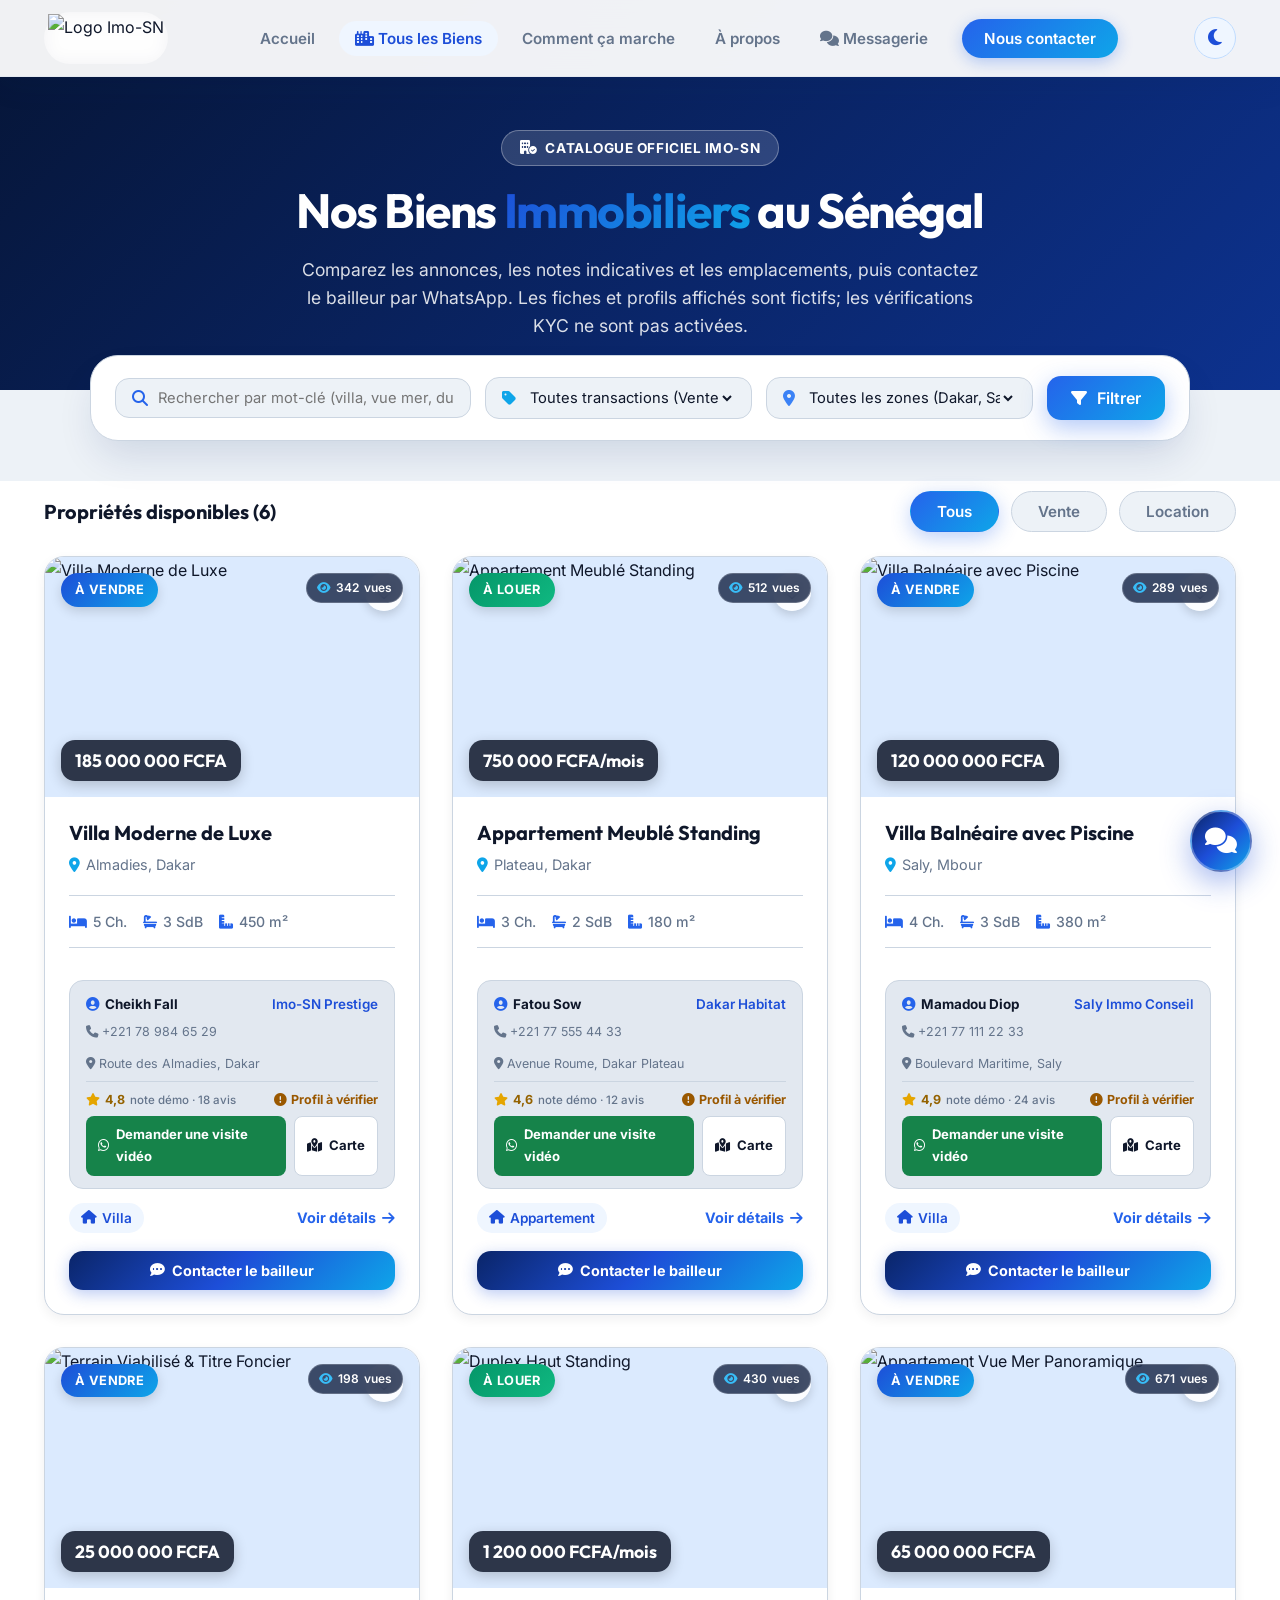
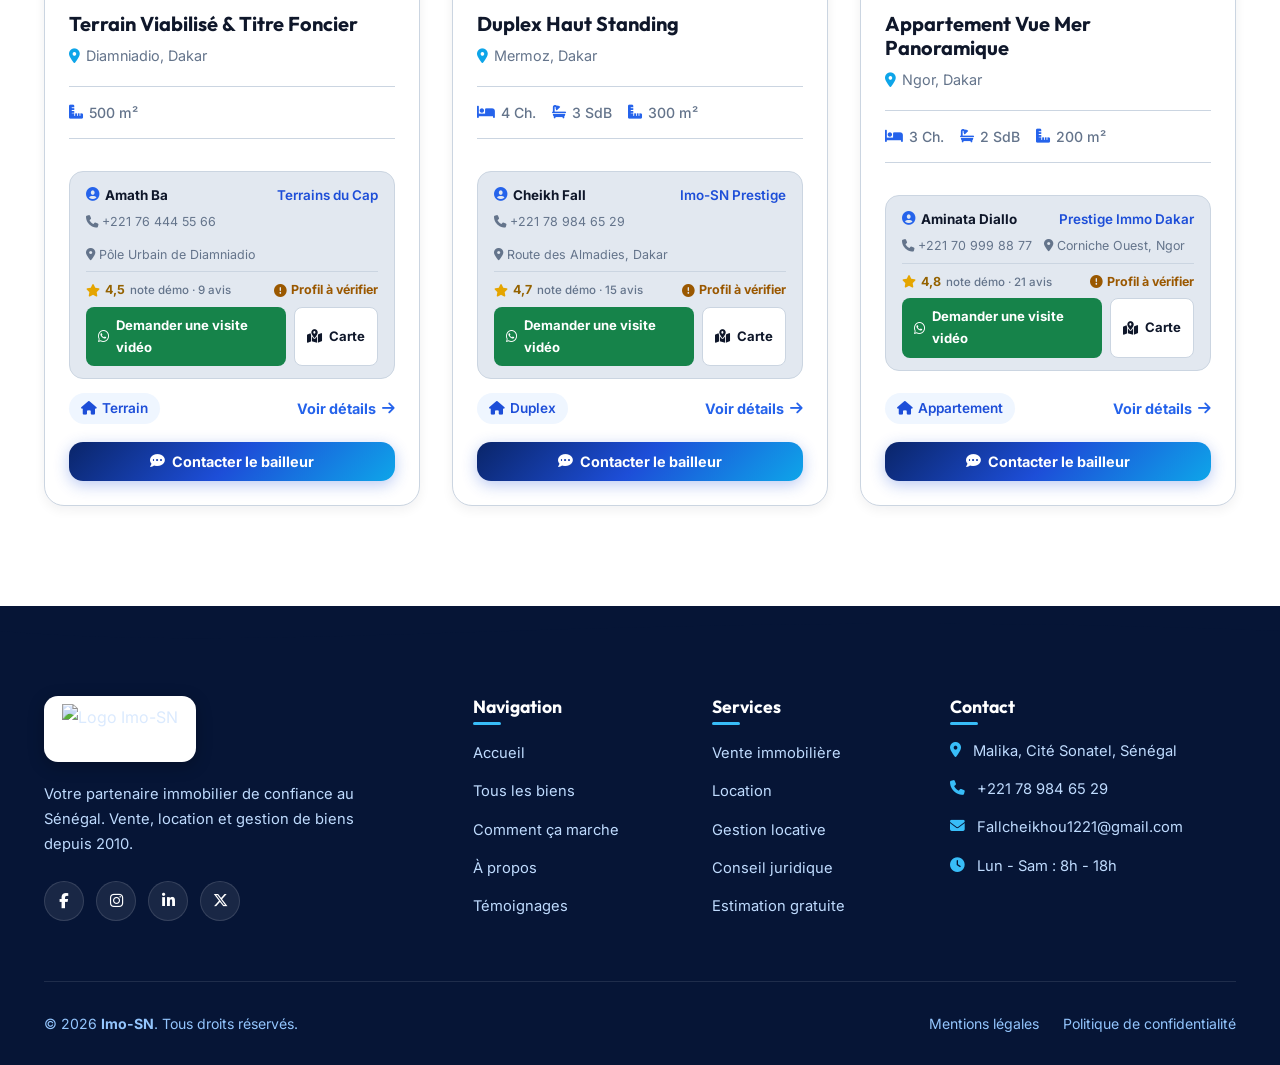
==== biens.html @ 7d0c9bdd "Add files via upload" ====
<!DOCTYPE html>
<html lang="fr">

<head>
    <meta charset="UTF-8">
    <meta name="viewport" content="width=device-width, initial-scale=1.0">
    <meta name="description"
        content="Découvrez tous les biens immobiliers disponibles au Sénégal sur Imo-SN : villas de luxe, appartements meublés, terrains viabilisés et locaux commerciaux à Dakar, Saly et partout au Sénégal.">
    <meta name="keywords" content="immobilier Sénégal, biens Dakar, villas Almadies, location Plateau, vente terrain Diamniadio, Imo-SN">
    <title>Catalogue des Biens Immobiliers au Sénégal | Imo-SN</title>
    <link rel="preconnect" href="https://fonts.googleapis.com">
    <link rel="preconnect" href="https://fonts.gstatic.com" crossorigin>
    <link
        href="https://fonts.googleapis.com/css2?family=Inter:wght@300;400;500;600;700;800&family=Outfit:wght@500;600;700;800&family=Plus+Jakarta+Sans:wght@500;600;700;800&display=swap"
        rel="stylesheet">
    <link rel="stylesheet" href="https://cdnjs.cloudflare.com/ajax/libs/font-awesome/6.5.1/css/all.min.css">
    <link rel="icon" type="image/png" href="assets/logo-immo.png">
    <link rel="stylesheet" href="style.css">
</head>

<body>

    <!-- ===================== NAVBAR ===================== -->
    <nav class="navbar scrolled" id="navbar">
        <div class="nav-container">
            <a href="index.html" class="nav-logo" aria-label="Imo-SN Accueil">
                <img src="assets/logo-immo.png" alt="Logo Imo-SN" class="nav-logo-img">
            </a>
            <ul class="nav-links" id="navLinks">
                <li><a href="index.html#accueil" class="nav-link">Accueil</a></li>
                <li><a href="biens.html" class="nav-link active"><i class="fas fa-city"></i> Tous les Biens</a></li>
                <li><a href="index.html#comment-ca-marche" class="nav-link">Comment ça marche</a></li>
                <li><a href="index.html#a-propos" class="nav-link">À propos</a></li>
                <li><a href="#" class="nav-link" id="navChatLink"><i class="fas fa-comments"></i> Messagerie</a></li>
                <li><a href="index.html#contact" class="nav-link nav-link--cta">Nous contacter</a></li>
            </ul>
            <div class="nav-actions">
                <div class="user-profile-badge" id="userProfileBadge" style="display: none;">
                    <div class="user-avatar" id="userAvatar">U</div>
                    <span class="user-name" id="userName">Utilisateur</span>
                    <button type="button" class="logout-btn" id="logoutBtn" title="Se déconnecter" aria-label="Se déconnecter">
                        <i class="fas fa-power-off"></i>
                    </button>
                </div>
                <button class="theme-toggle" id="themeToggle" type="button" aria-label="Activer le mode sombre" title="Changer de thème">
                    <i class="fas fa-moon"></i>
                </button>
                <button class="nav-toggle" id="navToggle" aria-label="Menu" aria-expanded="false">
                    <span class="hamburger"></span>
                </button>
            </div>
        </div>
    </nav>
    <div class="nav-backdrop" id="navBackdrop"></div>

    <!-- ===================== HEADER BANNER ===================== -->
    <header class="biens-header-banner">
        <div class="container">
            <span class="section-tag" style="background: rgba(255,255,255,0.15); color: #ffffff; border-color: rgba(255,255,255,0.3);">
                <i class="fas fa-building-circle-check"></i> Catalogue Officiel Imo-SN
            </span>
            <h1 class="section-title">Nos Biens <span class="text-gradient">Immobiliers</span> au Sénégal</h1>
            <p class="section-subtitle" style="color: rgba(255,255,255,0.85); max-width: 680px; margin: 0 auto;">
                Comparez les annonces, les notes indicatives et les emplacements, puis contactez le bailleur par WhatsApp. Les fiches et profils affichés sont fictifs; les vérifications KYC ne sont pas activées.
            </p>
        </div>
    </header>

    <!-- ===================== BARRE DE FILTRES AVANCÉE ===================== -->
    <div class="container">
        <div class="biens-filter-toolbar">
            <div class="toolbar-field">
                <i class="fas fa-magnifying-glass" style="color: var(--primary-600);"></i>
                <input type="text" id="biensSearchInput" placeholder="Rechercher par mot-clé (villa, vue mer, duplex...)" aria-label="Recherche">
            </div>
            <div class="toolbar-field">
                <i class="fas fa-tag" style="color: var(--cyan-500);"></i>
                <select id="biensTypeSelect" aria-label="Type de contrat">
                    <option value="all">Toutes transactions (Vente &amp; Location)</option>
                    <option value="vente">À Vendre</option>
                    <option value="location">À Louer</option>
                </select>
            </div>
            <div class="toolbar-field">
                <i class="fas fa-location-dot" style="color: var(--primary-500);"></i>
                <select id="biensLocationSelect" aria-label="Localisation">
                    <option value="all">Toutes les zones (Dakar, Saly...)</option>
                    <option value="almadies">Almadies, Dakar</option>
                    <option value="plateau">Plateau, Dakar</option>
                    <option value="ngor">Ngor, Dakar</option>
                    <option value="mermoz">Mermoz, Dakar</option>
                    <option value="diamniadio">Diamniadio, Dakar</option>
                    <option value="saly">Saly, Mbour</option>
                </select>
            </div>
            <button type="button" class="btn btn-primary" id="applyFiltersBtn" style="padding: 12px 24px;">
                <i class="fas fa-filter"></i> Filtrer
            </button>
        </div>
    </div>

    <!-- ===================== LISTE DES BIENS ===================== -->
    <main class="section section--properties" style="padding-top: 10px;">
        <div class="container">
            <div style="display: flex; justify-content: space-between; align-items: center; margin-bottom: 24px; flex-wrap: wrap; gap: 12px;">
                <h3 style="font-size: 1.25rem; font-weight: 700; color: var(--text-main);">
                    Propriétés disponibles (<span id="resultsCount">6</span>)
                </h3>
                <div class="property-filters" style="margin-bottom: 0;">
                    <button class="filter-btn active" data-filter="all">Tous</button>
                    <button class="filter-btn" data-filter="vente">Vente</button>
                    <button class="filter-btn" data-filter="location">Location</button>
                </div>
            </div>

            <div class="properties-grid" id="biensGridContainer">
                <!-- Les cartes seront chargées dynamiquement ou rendues statiquement -->
            </div>
        </div>
    </main>

    <!-- ===================== FOOTER ===================== -->
    <footer class="footer" id="contact">
        <div class="footer-wave">
            <svg viewBox="0 0 1440 120" preserveAspectRatio="none">
                <path d="M0,60 C320,120 720,0 1440,60 L1440,120 L0,120 Z" fill="var(--dark)" />
            </svg>
        </div>
        <div class="container">
            <div class="footer-grid">
                <div class="footer-col footer-col--brand">
                    <a href="index.html" class="footer-logo-wrap" aria-label="Imo-SN Accueil">
                        <img src="assets/logo-immo.png" alt="Logo Imo-SN" class="footer-logo">
                    </a>
                    <p class="footer-desc">
                        Votre partenaire immobilier de confiance au Sénégal. Vente, location et gestion de biens depuis 2010.
                    </p>
                    <div class="footer-socials">
                        <a href="#" class="social-link" aria-label="Facebook"><i class="fab fa-facebook-f"></i></a>
                        <a href="#" class="social-link" aria-label="Instagram"><i class="fab fa-instagram"></i></a>
                        <a href="#" class="social-link" aria-label="LinkedIn"><i class="fab fa-linkedin-in"></i></a>
                        <a href="#" class="social-link" aria-label="Twitter"><i class="fab fa-x-twitter"></i></a>
                    </div>
                </div>
                <div class="footer-col">
                    <h4 class="footer-heading">Navigation</h4>
                    <ul class="footer-links">
                        <li><a href="index.html#accueil">Accueil</a></li>
                        <li><a href="biens.html">Tous les biens</a></li>
                        <li><a href="index.html#comment-ca-marche">Comment ça marche</a></li>
                        <li><a href="index.html#a-propos">À propos</a></li>
                        <li><a href="index.html#temoignages">Témoignages</a></li>
                    </ul>
                </div>
                <div class="footer-col">
                    <h4 class="footer-heading">Services</h4>
                    <ul class="footer-links">
                        <li><a href="#">Vente immobilière</a></li>
                        <li><a href="#">Location</a></li>
                        <li><a href="#">Gestion locative</a></li>
                        <li><a href="#">Conseil juridique</a></li>
                        <li><a href="#">Estimation gratuite</a></li>
                    </ul>
                </div>
                <div class="footer-col">
                    <h4 class="footer-heading">Contact</h4>
                    <ul class="footer-contact">
                        <li><i class="fas fa-location-dot"></i> <span>Malika, Cité Sonatel, Sénégal</span></li>
                        <li><i class="fas fa-phone"></i> <a href="tel:+221789846529">+221 78 984 65 29</a></li>
                        <li><i class="fas fa-envelope"></i> <a href="mailto:Fallcheikhou1221@gmail.com">Fallcheikhou1221@gmail.com</a></li>
                        <li><i class="fas fa-clock"></i> <span>Lun - Sam : 8h - 18h</span></li>
                    </ul>
                </div>
            </div>
            <div class="footer-bottom">
                <p>&copy; 2026 <strong>Imo-SN</strong>. Tous droits réservés.</p>
                <div class="footer-bottom-links">
                    <a href="#">Mentions légales</a>
                    <a href="#">Politique de confidentialité</a>
                </div>
            </div>
        </div>
    </footer>

    <!-- ===================== BOUTON MESSAGERIE FLOTTANT ===================== -->
    <button type="button" class="chat-launcher-btn" id="chatLauncherBtn" aria-label="Ouvrir la messagerie Imo-SN" title="Discuter en direct">
        <i class="fas fa-comments"></i>
        <span class="chat-badge-count" id="chatUnreadCount" style="display: none;">1</span>
    </button>

    <!-- ===================== FENÊTRE DE CHAT EN TEMPS RÉEL ===================== -->
    <div class="imo-chat-window" id="imoChatWindow" aria-hidden="true">
        <div class="chat-header">
            <div class="chat-user-meta">
                <div class="chat-avatar" id="chatPartnerAvatar">
                    <span>CF</span>
                    <span class="status-indicator"></span>
                </div>
                <div class="chat-title-info">
                    <h4 id="chatPartnerName">Cheikh Fall (Bailleur)</h4>
                    <p id="chatPartnerStatus">🟢 En ligne • Répond en quelques min</p>
                </div>
            </div>
            <div class="chat-header-actions">
                <button type="button" class="chat-action-btn" id="startCallFromChatBtn" title="Lancer un appel audio" aria-label="Lancer un appel audio">
                    <i class="fas fa-phone"></i>
                </button>
                <button type="button" class="chat-action-btn" id="closeChatBtn" title="Fermer la discussion" aria-label="Fermer la discussion">
                    <i class="fas fa-xmark"></i>
                </button>
            </div>
        </div>

        <div class="chat-body" id="chatMessagesBody">
            <div class="chat-property-context" id="chatPropertyContext" style="display: none;">
                <i class="fas fa-building" style="color: var(--primary-600);"></i>
                <span id="chatPropertyTitleContext">Villa Moderne</span>
            </div>
            <div class="chat-bubble received">
                Bonjour ! Vous consultez nos biens sur Imo-SN. Je suis à votre écoute pour toute information ou pour planifier une visite.
                <span class="chat-bubble-time">À l'instant</span>
            </div>
        </div>

        <div class="chat-footer">
            <div class="recording-status-bar" id="recordingStatusBar">
                <span><i class="fas fa-circle" style="animation: pulseRecording 1s infinite;"></i> Enregistrement vocal : <strong id="voiceRecordTimer">0:00</strong></span>
                <button type="button" id="cancelVoiceRecordBtn" style="background: none; border: none; color: #ef4444; font-weight: 700; cursor: pointer;">Annuler</button>
            </div>

            <div class="chat-input-row">
                <input type="text" class="chat-text-input" id="chatTextInput" placeholder="Écrivez votre message..." autocomplete="off">
                <button type="button" class="chat-tool-btn chat-voice-btn" id="voiceRecordBtn" title="Enregistrer un message vocal" aria-label="Enregistrer un vocal">
                    <i class="fas fa-microphone"></i>
                </button>
                <button type="button" class="chat-tool-btn chat-send-btn" id="sendMessageBtn" title="Envoyer" aria-label="Envoyer">
                    <i class="fas fa-paper-plane"></i>
                </button>
            </div>
        </div>
    </div>

    <!-- ===================== OVERLAY APPEL AUDIO EN DIRECT ===================== -->
    <div class="imo-call-overlay" id="imoCallOverlay" aria-hidden="true">
        <div class="call-card">
            <div class="call-avatar-wrap">
                <div class="call-wave"></div>
                <div class="call-wave"></div>
                <div class="call-avatar" id="callAvatarInitial">CF</div>
            </div>
            <h3 class="call-name" id="callContactName">Cheikh Fall</h3>
            <p class="call-property-subtitle" id="callPropertySub">Imo-SN Prestige</p>
            <div class="call-status" id="callStatusText">Appel en cours...</div>
            <div class="call-controls">
                <button type="button" class="call-btn call-btn-mute" id="callMuteBtn" title="Couper le micro" aria-label="Couper le micro">
                    <i class="fas fa-microphone"></i>
                </button>
                <button type="button" class="call-btn call-btn-end" id="callEndBtn" title="Raccrocher" aria-label="Raccrocher">
                    <i class="fas fa-phone-slash"></i>
                </button>
            </div>
        </div>
    </div>

    <!-- ===================== MODAL DÉTAILS PROPRIÉTÉ ===================== -->
    <div class="property-modal" id="propertyModal" aria-hidden="true" role="dialog" aria-labelledby="modalPropertyTitle">
        <div class="modal-backdrop" id="modalBackdrop"></div>
        <div class="modal-content">
            <button class="modal-close" id="modalClose" aria-label="Fermer la fenêtre">
                <i class="fas fa-xmark"></i>
            </button>
            <div class="modal-img-wrapper">
                <img id="modalPropertyImg" src="" alt="Photo du bien">
                <span class="modal-badge" id="modalPropertyBadge">À vendre</span>
                <span class="property-views-badge" id="modalPropertyViews" style="top: 20px; right: 20px;">
                    <i class="fas fa-eye"></i> <span id="modalViewsCount">0</span> vues
                </span>
            </div>
            <div class="modal-body">
                <div class="modal-header">
                    <div>
                        <h3 class="modal-title" id="modalPropertyTitle">Titre du bien</h3>
                        <p class="modal-location" id="modalPropertyLocation">
                            <i class="fas fa-location-dot"></i> Localisation
                        </p>
                    </div>
                    <div class="modal-price" id="modalPropertyPrice">0 FCFA</div>
                </div>
                <div class="modal-features" id="modalPropertyFeatures">
                    <!-- Rempli en JS -->
                </div>
                <p class="modal-desc" id="modalPropertyDesc">
                    Description détaillée du bien...
                </p>

                <!-- Informations du Bailleur -->
                <div class="property-landlord-box" id="modalLandlordBox">
                    <div class="landlord-row">
                        <span class="landlord-name" id="modalLandlordName"><i class="fas fa-circle-user"></i> Bailleur</span>
                        <span class="landlord-company" id="modalLandlordCompany">Entreprise</span>
                    </div>
                    <div class="landlord-detail-row">
                        <span id="modalLandlordPhone"><i class="fas fa-phone"></i> +221</span>
                        <span id="modalLandlordAddress"><i class="fas fa-location-dot"></i> Adresse</span>
                    </div>
                </div>

                <div class="modal-actions">
                    <button type="button" id="modalChatBtn" class="btn btn-primary">
                        <i class="fas fa-comment-dots"></i> Discuter avec le bailleur
                    </button>
                    <a href="tel:+221789846529" id="modalCallAgentBtn" class="btn btn-outline-white" style="color: var(--primary-700); border-color: var(--primary-300);">
                        <i class="fas fa-phone"></i> Appeler l'agent
                    </a>
                </div>
            </div>
        </div>
    </div>

    <!-- ===================== TOAST NOTIFICATION ===================== -->
    <div class="toast" id="toastNotification" role="status" aria-live="polite">
        <i class="fas fa-check-circle" style="color: var(--cyan-400);"></i>
        <span id="toastMessage">Action effectuée</span>
    </div>

    <script src="https://cdn.socket.io/4.7.5/socket.io.min.js"></script>
    <script src="config.js" onerror="window.__API_BASE_URL__ = '';"></script>
    <script src="script.js"></script>
</body>

</html>
---- style.css ----
/* ==========================================================
   IMO-SN — SITE IMMOBILIER MODERNE AU SÉNÉGAL
   Palette: Bleu Royal & Blanc Pur avec Accents Lumineux
   ========================================================== */

/* -------------------- VARIABLES CSS & DESIGN SYSTEM -------------------- */
:root {
    /* Palette Bleue */
    --primary-950: #061536;
    --primary-900: #0a2569;
    --primary-850: #0d328f;
    --primary-800: #1040b2;
    --primary-700: #1d4ed8;
    --primary-600: #2563eb;
    --primary-500: #3b82f6;
    --primary-400: #60a5fa;
    --primary-300: #93c5fd;
    --primary-200: #bfdbfe;
    --primary-100: #dbeafe;
    --primary-50:  #eff6ff;

    /* Accents & Neutres */
    --cyan-500: #0ea5e9;
    --cyan-400: #38bdf8;
    --gold-500: #f59e0b;
    --gold-400: #fbbf24;
    --emerald-500: #10b981;
    --emerald-600: #059669;

    --white: #ffffff;
    --bg-page: #edf2f7; /* Fond légèrement plus foncé en mode clair pour meilleur contraste */
    --bg-alt: #e2e8f0;
    --bg-card: #ffffff;
    --border-light: #cbd5e1;
    --border-blue: rgba(37, 99, 235, 0.15);

    --text-main: #0f172a;
    --text-muted: #64748b;
    --text-light: #94a3b8;
    --text-white: #ffffff;

    /* Dégradés */
    --gradient-primary: linear-gradient(135deg, #0a2569 0%, #1d4ed8 50%, #0ea5e9 100%);
    --gradient-hero: linear-gradient(135deg, rgba(6, 21, 54, 0.92) 0%, rgba(13, 50, 143, 0.86) 55%, rgba(14, 165, 233, 0.78) 100%);
    --gradient-accent: linear-gradient(135deg, #2563eb 0%, #0ea5e9 100%);
    --gradient-badge-vente: linear-gradient(135deg, #1d4ed8 0%, #0ea5e9 100%);
    --gradient-badge-location: linear-gradient(135deg, #059669 0%, #10b981 100%);
    --gradient-card-glow: linear-gradient(180deg, rgba(37, 99, 235, 0.05) 0%, rgba(255, 255, 255, 0) 100%);

    /* Ombres */
    --shadow-xs: 0 1px 2px rgba(15, 23, 42, 0.05);
    --shadow-sm: 0 4px 12px rgba(15, 23, 42, 0.06);
    --shadow-md: 0 10px 25px -3px rgba(15, 23, 42, 0.08), 0 4px 6px -4px rgba(15, 23, 42, 0.04);
    --shadow-lg: 0 20px 40px -8px rgba(10, 37, 105, 0.14);
    --shadow-xl: 0 25px 55px -10px rgba(10, 37, 105, 0.22);
    --shadow-glow: 0 0 30px rgba(37, 99, 235, 0.35);

    /* Typographie */
    --font-heading: 'Outfit', 'Plus Jakarta Sans', sans-serif;
    --font-body: 'Inter', -apple-system, BlinkMacSystemFont, 'Segoe UI', Roboto, sans-serif;

    /* Tailles & Rayons */
    --radius-sm: 8px;
    --radius-md: 14px;
    --radius-lg: 20px;
    --radius-xl: 28px;
    --radius-full: 9999px;
    --transition-fast: 0.2s cubic-bezier(0.4, 0, 0.2, 1);
    --transition-smooth: 0.35s cubic-bezier(0.16, 1, 0.3, 1);
}

/* -------------------- RESET & BASE -------------------- */
*, *::before, *::after {
    box-sizing: border-box;
    margin: 0;
    padding: 0;
}

html {
    scroll-behavior: smooth;
    scroll-padding-top: 85px;
    -webkit-font-smoothing: antialiased;
}

body {
    font-family: var(--font-body);
    font-size: 16px;
    line-height: 1.65;
    color: var(--text-main);
    background-color: var(--bg-page);
    overflow-x: hidden;
    transition: background-color 0.3s ease, color 0.3s ease;
}

a {
    color: inherit;
    text-decoration: none;
    transition: var(--transition-fast);
}

button {
    font-family: inherit;
    border: none;
    outline: none;
    cursor: pointer;
    background: none;
    transition: var(--transition-fast);
}

ul {
    list-style: none;
}

img {
    max-width: 100%;
    height: auto;
    display: block;
}

.container {
    width: 100%;
    max-width: 1240px;
    margin: 0 auto;
    padding: 0 24px;
}

/* -------------------- TYPOGRAPHIE GLOBALE -------------------- */
h1, h2, h3, h4, h5, h6 {
    font-family: var(--font-heading);
    font-weight: 700;
    line-height: 1.2;
    color: var(--text-main);
}

.text-gradient {
    background: linear-gradient(135deg, #38bdf8 0%, #ffffff 70%, #93c5fd 100%);
    -webkit-background-clip: text;
    -webkit-text-fill-color: transparent;
    display: inline-block;
}

.section-header {
    text-align: center;
    max-width: 720px;
    margin: 0 auto 56px;
}

.section-tag {
    display: inline-flex;
    align-items: center;
    gap: 8px;
    padding: 6px 18px;
    background: var(--primary-50);
    color: var(--primary-700);
    border: 1px solid var(--primary-200);
    border-radius: var(--radius-full);
    font-size: 0.85rem;
    font-weight: 700;
    letter-spacing: 0.04em;
    text-transform: uppercase;
    margin-bottom: 16px;
}

.section-title {
    font-size: clamp(2.1rem, 3.8vw, 3rem);
    letter-spacing: -0.03em;
    margin-bottom: 16px;
    color: var(--text-main);
}

.section-title .text-gradient {
    background: linear-gradient(135deg, var(--primary-700) 0%, var(--cyan-500) 100%);
    -webkit-background-clip: text;
    -webkit-text-fill-color: transparent;
}

.section-title.text-left {
    text-align: left;
}

.section-subtitle {
    font-size: 1.1rem;
    color: var(--text-muted);
    line-height: 1.6;
}

/* -------------------- BOUTONS -------------------- */
.btn {
    display: inline-flex;
    align-items: center;
    justify-content: center;
    gap: 10px;
    padding: 14px 28px;
    font-weight: 600;
    font-size: 1rem;
    border-radius: var(--radius-md);
    transition: var(--transition-smooth);
    white-space: nowrap;
    position: relative;
    overflow: hidden;
}

.btn-primary {
    background: var(--gradient-accent);
    color: var(--white);
    box-shadow: 0 8px 24px rgba(37, 99, 235, 0.35);
}

.btn-primary:hover {
    transform: translateY(-2px);
    box-shadow: 0 12px 28px rgba(37, 99, 235, 0.45);
    color: var(--white);
}

.btn-premium {
    background: linear-gradient(135deg, #d4af37, #f3e5ab);
    color: #333;
    box-shadow: 0 8px 24px rgba(212, 175, 55, 0.35);
    border: 1.5px solid #d4af37;
}

.btn-premium:hover {
    transform: translateY(-2px);
    box-shadow: 0 12px 28px rgba(212, 175, 55, 0.45);
    color: #000;
    background: linear-gradient(135deg, #f3e5ab, #d4af37);
}

.btn-outline {
    background: rgba(255, 255, 255, 0.12);
    color: var(--white);
    border: 1.5px solid rgba(255, 255, 255, 0.4);
    backdrop-filter: blur(8px);
}

.btn-outline:hover {
    background: rgba(255, 255, 255, 0.25);
    border-color: var(--white);
    color: var(--white);
    transform: translateY(-2px);
}

.btn-white {
    background: var(--white);
    color: var(--primary-800);
    box-shadow: 0 8px 25px rgba(0, 0, 0, 0.15);
}

.btn-white:hover {
    background: var(--primary-50);
    color: var(--primary-900);
    transform: translateY(-2px);
}

.btn-outline-white {
    background: transparent;
    color: var(--white);
    border: 2px solid rgba(255, 255, 255, 0.6);
}

.btn-outline-white:hover {
    background: rgba(255, 255, 255, 0.15);
    border-color: var(--white);
    color: var(--white);
    transform: translateY(-2px);
}

/* -------------------- NAVBAR STICKY -------------------- */
.navbar {
    position: fixed;
    top: 0;
    left: 0;
    right: 0;
    z-index: 1000;
    padding: 20px 0;
    background: transparent;
    transition: all 0.35s ease;
}

.navbar.scrolled {
    padding: 12px 0;
    background: rgba(255, 255, 255, 0.94);
    backdrop-filter: blur(18px);
    -webkit-backdrop-filter: blur(18px);
    border-bottom: 1px solid rgba(226, 232, 240, 0.8);
    box-shadow: 0 10px 30px rgba(10, 37, 105, 0.07);
}

.nav-container {
    max-width: 1240px;
    margin: 0 auto;
    padding: 0 24px;
    display: flex;
    align-items: center;
    justify-content: space-between;
}

.nav-logo {
    display: inline-flex;
    align-items: center;
    background: rgba(255, 255, 255, 0.95);
    padding: 6px 14px;
    border-radius: var(--radius-full);
    box-shadow: 0 4px 16px rgba(0, 0, 0, 0.15);
    backdrop-filter: blur(10px);
    transition: all var(--transition-fast);
    z-index: 1001;
}

.navbar.scrolled .nav-logo {
    background: transparent;
    box-shadow: none;
    padding: 2px 4px;
}

.nav-logo-img {
    height: 48px;
    width: auto;
    object-fit: contain;
    transition: transform var(--transition-fast);
}

.nav-logo:hover .nav-logo-img {
    transform: scale(1.05);
}

.nav-links {
    display: flex;
    align-items: center;
    gap: 8px;
}

.nav-link {
    font-size: 0.95rem;
    font-weight: 600;
    color: rgba(255, 255, 255, 0.9);
    padding: 8px 16px;
    border-radius: var(--radius-full);
    transition: var(--transition-fast);
}

.navbar.scrolled .nav-link {
    color: var(--text-muted);
}

.nav-link:hover,
.nav-link.active {
    color: var(--white);
    background: rgba(255, 255, 255, 0.18);
}

.navbar.scrolled .nav-link:hover,
.navbar.scrolled .nav-link.active {
    color: var(--primary-700);
    background: var(--primary-50);
}

.nav-link--cta {
    background: var(--gradient-accent) !important;
    color: var(--white) !important;
    padding: 10px 22px !important;
    box-shadow: 0 4px 15px rgba(37, 99, 235, 0.3);
    margin-left: 10px;
}

.nav-link--cta:hover {
    transform: translateY(-2px);
    box-shadow: 0 6px 20px rgba(37, 99, 235, 0.45);
}

.nav-actions {
    display: flex;
    align-items: center;
    gap: 12px;
    z-index: 1001;
}

.theme-toggle {
    width: 42px;
    height: 42px;
    border-radius: 50%;
    background: rgba(255, 255, 255, 0.18);
    border: 1.5px solid rgba(255, 255, 255, 0.35);
    color: var(--white);
    display: flex;
    align-items: center;
    justify-content: center;
    font-size: 1.15rem;
    backdrop-filter: blur(10px);
    transition: all var(--transition-fast);
    cursor: pointer;
}

.theme-toggle:hover {
    background: rgba(255, 255, 255, 0.32);
    transform: scale(1.08) rotate(15deg);
    color: var(--white);
}

.navbar.scrolled .theme-toggle {
    background: var(--primary-50);
    border-color: var(--primary-200);
    color: var(--primary-700);
}

.navbar.scrolled .theme-toggle:hover {
    background: var(--primary-100);
    color: var(--primary-800);
}

/* Menu Toggle Hamburger (Mobile) */
.nav-toggle {
    display: none;
    width: 44px;
    height: 44px;
    border-radius: var(--radius-md);
    background: rgba(255, 255, 255, 0.15);
    align-items: center;
    justify-content: center;
    z-index: 1001;
    border: 1px solid rgba(255, 255, 255, 0.25);
}

.navbar.scrolled .nav-toggle {
    background: var(--primary-50);
    border-color: var(--primary-200);
    color: var(--primary-700);
}

.hamburger {
    width: 22px;
    height: 2px;
    background: var(--white);
    display: block;
    position: relative;
    transition: all 0.3s ease;
}

.navbar.scrolled .hamburger {
    background: var(--primary-800);
}

.hamburger::before,
.hamburger::after {
    content: '';
    position: absolute;
    width: 22px;
    height: 2px;
    background: inherit;
    transition: all 0.3s ease;
}

.hamburger::before {
    top: -7px;
}

.hamburger::after {
    bottom: -7px;
}

.nav-toggle.active .hamburger {
    background: transparent;
}

.nav-toggle.active .hamburger::before {
    top: 0;
    transform: rotate(45deg);
    background: var(--white);
}

.nav-toggle.active .hamburger::after {
    bottom: 0;
    transform: rotate(-45deg);
    background: var(--white);
}

/* -------------------- HERO SECTION -------------------- */
.hero {
    position: relative;
    min-height: 100vh;
    display: flex;
    flex-direction: column;
    justify-content: center;
    align-items: center;
    text-align: center;
    padding: 140px 24px 80px;
    background-image: var(--gradient-hero), url('https://images.unsplash.com/photo-1600585154340-be6161a56a0c?auto=format&fit=crop&w=1920&q=85');
    background-size: cover;
    background-position: center;
    background-repeat: no-repeat;
    background-attachment: fixed;
    color: var(--white);
    overflow: hidden;
}

.hero-overlay {
    position: absolute;
    inset: 0;
    background: radial-gradient(circle at 50% 30%, rgba(56, 189, 248, 0.15) 0%, transparent 60%);
    pointer-events: none;
}

/* Particules flottantes */
.hero-particles {
    position: absolute;
    inset: 0;
    pointer-events: none;
    overflow: hidden;
    z-index: 1;
}

.particle {
    position: absolute;
    background: rgba(255, 255, 255, 0.35);
    border-radius: 50%;
    filter: blur(1px);
    animation: floatUp linear infinite;
}

@keyframes floatUp {
    0% {
        transform: translateY(0) scale(0.8);
        opacity: 0;
    }
    15% {
        opacity: 0.6;
    }
    85% {
        opacity: 0.6;
    }
    100% {
        transform: translateY(-800px) scale(1.2);
        opacity: 0;
    }
}

.hero-content {
    position: relative;
    z-index: 2;
    max-width: 900px;
    margin: 0 auto;
}

.hero-badge {
    display: inline-flex;
    align-items: center;
    gap: 8px;
    padding: 8px 20px;
    background: rgba(255, 255, 255, 0.14);
    border: 1px solid rgba(255, 255, 255, 0.28);
    border-radius: var(--radius-full);
    color: var(--white);
    font-size: 0.9rem;
    font-weight: 600;
    backdrop-filter: blur(12px);
    margin-bottom: 24px;
    animation: fadeInDown 0.8s ease;
}

.hero-badge i {
    color: var(--gold-400);
}

.hero-title {
    font-size: clamp(2.5rem, 5.5vw, 4.4rem);
    font-weight: 800;
    line-height: 1.12;
    letter-spacing: -0.035em;
    margin-bottom: 22px;
    color: #ffffff !important;
    text-shadow: 0 4px 25px rgba(0, 0, 0, 0.5), 0 1px 3px rgba(0, 0, 0, 0.4);
}

.hero-title .text-gradient {
    color: #ffffff;
    background: linear-gradient(135deg, #ffffff 0%, #e0f2fe 50%, #bae6fd 100%);
    -webkit-background-clip: text;
    -webkit-text-fill-color: transparent;
    text-shadow: none;
    filter: drop-shadow(0 2px 8px rgba(14, 165, 233, 0.4));
}

.hero-subtitle {
    font-size: clamp(1.05rem, 2vw, 1.25rem);
    line-height: 1.65;
    color: rgba(255, 255, 255, 0.9);
    max-width: 720px;
    margin: 0 auto 36px;
    font-weight: 400;
}

.hero-buttons {
    display: flex;
    align-items: center;
    justify-content: center;
    gap: 16px;
    margin-bottom: 56px;
    flex-wrap: wrap;
}

/* Barre de recherche Hero */
.hero-search {
    background: rgba(255, 255, 255, 0.95);
    border-radius: var(--radius-xl);
    padding: 12px;
    box-shadow: 0 20px 50px rgba(0, 0, 0, 0.25);
    backdrop-filter: blur(16px);
    max-width: 820px;
    margin: 0 auto 48px;
    display: grid;
    grid-template-columns: 1fr 1fr auto;
    gap: 12px;
    align-items: center;
    border: 1px solid rgba(255, 255, 255, 0.6);
}

.hero-search-field {
    display: flex;
    align-items: center;
    gap: 12px;
    padding: 10px 16px;
    border-radius: var(--radius-md);
    background: var(--primary-50);
}

.hero-search-field i {
    color: var(--primary-600);
    font-size: 1.1rem;
}

.hero-search-field select,
.hero-search-field input {
    width: 100%;
    border: none;
    background: transparent;
    color: var(--text-main);
    font-weight: 600;
    font-size: 0.95rem;
    outline: none;
    cursor: pointer;
}

.hero-search-btn {
    padding: 14px 26px;
    border-radius: var(--radius-md);
    background: var(--gradient-accent);
    color: var(--white);
    font-weight: 700;
    font-size: 0.95rem;
    display: inline-flex;
    align-items: center;
    gap: 8px;
    box-shadow: 0 6px 18px rgba(37, 99, 235, 0.35);
}

.hero-search-btn:hover {
    transform: translateY(-2px);
    box-shadow: 0 10px 24px rgba(37, 99, 235, 0.45);
}

/* Statistiques du Hero */
.hero-stats {
    display: flex;
    align-items: center;
    justify-content: center;
    gap: 40px;
    background: rgba(255, 255, 255, 0.1);
    border: 1px solid rgba(255, 255, 255, 0.22);
    border-radius: var(--radius-xl);
    padding: 24px 44px;
    backdrop-filter: blur(14px);
    max-width: 680px;
    margin: 0 auto;
}

.prototype-disclosure {
    width: fit-content;
    max-width: 100%;
    margin: 0 auto 18px;
    padding: 7px 12px;
    border-left: 3px solid #fbbf24;
    background: rgba(15, 23, 42, 0.42);
    color: rgba(255, 255, 255, 0.9);
    font-size: 0.78rem;
}

.hero-trust-signals {
    display: flex;
    flex-wrap: wrap;
    justify-content: center;
    gap: 14px 28px;
    margin: 0 auto;
    color: #ffffff;
    font-size: 0.94rem;
    font-weight: 600;
}

.hero-trust-signals span {
    display: inline-flex;
    align-items: center;
    gap: 8px;
}

.hero-trust-signals i {
    color: #fbbf24;
}

.hero-stat {
    display: flex;
    flex-direction: column;
    align-items: center;
}

.hero-stat-number {
    font-family: var(--font-heading);
    font-size: 2.3rem;
    font-weight: 800;
    line-height: 1;
    color: var(--white);
}

.hero-stat-plus {
    color: var(--cyan-400);
    font-weight: 800;
    font-size: 1.6rem;
    vertical-align: super;
}

.hero-stat-label {
    font-size: 0.85rem;
    color: rgba(255, 255, 255, 0.82);
    margin-top: 6px;
    font-weight: 500;
}

/* Indicateur de défilement */
.hero-scroll-indicator {
    position: absolute;
    bottom: 24px;
    left: 50%;
    transform: translateX(-50%);
    z-index: 2;
}

.scroll-mouse {
    width: 26px;
    height: 42px;
    border: 2px solid rgba(255, 255, 255, 0.6);
    border-radius: 14px;
    display: flex;
    justify-content: center;
    padding-top: 6px;
    transition: var(--transition-fast);
}

.scroll-mouse:hover {
    border-color: var(--white);
}

.scroll-wheel {
    width: 4px;
    height: 8px;
    background: var(--white);
    border-radius: 2px;
    animation: mouseScroll 1.8s infinite;
}

@keyframes mouseScroll {
    0% {
        transform: translateY(0);
        opacity: 1;
    }
    100% {
        transform: translateY(14px);
        opacity: 0;
    }
}

/* -------------------- SECTION GENERALE -------------------- */
.section {
    padding: 100px 0;
    position: relative;
}

/* -------------------- COMMENT ÇA MARCHE -------------------- */
.section--steps {
    background-color: var(--white);
}

.steps-grid {
    display: grid;
    grid-template-columns: 1fr auto 1fr auto 1fr;
    align-items: center;
    gap: 16px;
    margin-top: 40px;
}

.step-card {
    background: var(--bg-page);
    border: 1px solid var(--border-light);
    border-radius: var(--radius-lg);
    padding: 40px 30px;
    position: relative;
    transition: var(--transition-smooth);
    display: flex;
    flex-direction: column;
    align-items: flex-start;
    height: 100%;
}

.step-card:hover {
    transform: translateY(-8px);
    border-color: var(--primary-300);
    box-shadow: var(--shadow-lg);
    background: var(--white);
}

.step-number {
    position: absolute;
    top: 24px;
    right: 28px;
    font-family: var(--font-heading);
    font-size: 2.5rem;
    font-weight: 800;
    color: var(--primary-100);
    line-height: 1;
    transition: var(--transition-fast);
}

.step-card:hover .step-number {
    color: var(--primary-200);
}

.step-icon {
    width: 64px;
    height: 64px;
    border-radius: var(--radius-md);
    background: var(--gradient-accent);
    display: flex;
    align-items: center;
    justify-content: center;
    color: var(--white);
    font-size: 1.5rem;
    margin-bottom: 24px;
    box-shadow: 0 8px 20px rgba(37, 99, 235, 0.28);
    transition: var(--transition-smooth);
}

.step-card:hover .step-icon {
    transform: scale(1.1) rotate(5deg);
}

.step-title {
    font-size: 1.35rem;
    margin-bottom: 12px;
    color: var(--text-main);
}

.step-desc {
    color: var(--text-muted);
    font-size: 0.96rem;
    line-height: 1.6;
}

.step-connector {
    width: 60px;
    display: flex;
    align-items: center;
    justify-content: center;
}

.step-connector svg {
    width: 100%;
    height: 24px;
}

.step-connector svg path {
    stroke: var(--primary-300);
}

/* -------------------- SECTION À PROPOS -------------------- */
.section--about {
    background: var(--bg-alt);
    overflow: hidden;
}

.about-grid {
    display: grid;
    grid-template-columns: 1fr 1.05fr;
    gap: 60px;
    align-items: center;
}

.about-images {
    position: relative;
    padding: 30px;
}

.about-img-main {
    border-radius: var(--radius-xl);
    overflow: hidden;
    box-shadow: var(--shadow-xl);
    max-height: 480px;
}

.about-img-main img {
    width: 100%;
    height: 100%;
    object-fit: cover;
    transition: transform 0.6s ease;
}

.about-img-main:hover img {
    transform: scale(1.04);
}

.about-img-float {
    position: absolute;
    bottom: -10px;
    right: 0;
    width: 52%;
    border-radius: var(--radius-lg);
    overflow: hidden;
    box-shadow: 0 16px 36px rgba(0, 0, 0, 0.2);
    border: 5px solid var(--white);
}

.about-img-float img {
    width: 100%;
    height: 220px;
    object-fit: cover;
}

.about-experience-badge {
    position: absolute;
    top: 10px;
    left: 0;
    background: var(--gradient-primary);
    color: var(--white);
    padding: 18px 24px;
    border-radius: var(--radius-lg);
    box-shadow: var(--shadow-lg);
    display: flex;
    align-items: center;
    gap: 14px;
    border: 2px solid rgba(255, 255, 255, 0.3);
}

.badge-number {
    font-family: var(--font-heading);
    font-size: 2.2rem;
    font-weight: 800;
    line-height: 1;
    color: var(--cyan-400);
}

.badge-text {
    font-size: 0.85rem;
    font-weight: 600;
    line-height: 1.3;
}

.about-content {
    display: flex;
    flex-direction: column;
    align-items: flex-start;
}

.about-text {
    font-size: 1.08rem;
    color: var(--text-muted);
    line-height: 1.7;
    margin-bottom: 32px;
}

.about-values {
    display: flex;
    flex-direction: column;
    gap: 20px;
    margin-bottom: 36px;
    width: 100%;
}

.value-item {
    display: flex;
    align-items: flex-start;
    gap: 18px;
    padding: 16px 20px;
    background: var(--white);
    border-radius: var(--radius-md);
    border: 1px solid var(--border-light);
    box-shadow: var(--shadow-xs);
    transition: var(--transition-fast);
}

.value-item:hover {
    border-color: var(--primary-300);
    transform: translateX(6px);
    box-shadow: var(--shadow-sm);
}

.value-icon {
    width: 48px;
    height: 48px;
    border-radius: var(--radius-md);
    background: var(--primary-50);
    color: var(--primary-600);
    display: flex;
    align-items: center;
    justify-content: center;
    font-size: 1.25rem;
    flex-shrink: 0;
}

.value-item h4 {
    font-size: 1.1rem;
    color: var(--text-main);
    margin-bottom: 4px;
}

.value-item p {
    font-size: 0.92rem;
    color: var(--text-muted);
    margin: 0;
}

/* -------------------- SECTION BIENS IMMOBILIERS -------------------- */
.section--properties {
    background-color: var(--white);
}

.property-filters {
    display: flex;
    align-items: center;
    justify-content: center;
    gap: 12px;
    margin-bottom: 48px;
}

.filter-btn {
    padding: 10px 26px;
    border-radius: var(--radius-full);
    border: 1.5px solid var(--border-light);
    font-size: 0.95rem;
    font-weight: 600;
    color: var(--text-muted);
    background: var(--bg-page);
    transition: var(--transition-smooth);
}

.filter-btn:hover {
    color: var(--primary-700);
    border-color: var(--primary-400);
    background: var(--primary-50);
}

.filter-btn.active {
    background: var(--gradient-accent);
    color: var(--white);
    border-color: transparent;
    box-shadow: 0 6px 20px rgba(37, 99, 235, 0.3);
}

.properties-grid {
    display: grid;
    grid-template-columns: repeat(3, 1fr);
    gap: 32px;
}

/* Carte Propriété */
.property-card {
    background: var(--white);
    border: 1px solid var(--border-light);
    border-radius: var(--radius-lg);
    overflow: hidden;
    box-shadow: var(--shadow-sm);
    transition: var(--transition-smooth);
    display: flex;
    flex-direction: column;
    position: relative;
}

.property-card:hover {
    transform: translateY(-8px);
    box-shadow: var(--shadow-xl);
    border-color: var(--primary-200);
}

.property-image {
    position: relative;
    height: 240px;
    overflow: hidden;
    background-color: var(--primary-100);
}

.property-image img {
    width: 100%;
    height: 100%;
    object-fit: cover;
    transition: transform 0.6s cubic-bezier(0.16, 1, 0.3, 1);
}

.property-card:hover .property-image img {
    transform: scale(1.08);
}

.property-badge {
    position: absolute;
    top: 16px;
    left: 16px;
    padding: 6px 14px;
    border-radius: var(--radius-full);
    font-size: 0.8rem;
    font-weight: 700;
    color: var(--white);
    letter-spacing: 0.03em;
    text-transform: uppercase;
    box-shadow: 0 4px 12px rgba(0, 0, 0, 0.15);
    z-index: 2;
}

.property-badge--vente {
    background: var(--gradient-badge-vente);
}

.property-badge--location {
    background: var(--gradient-badge-location);
}

.property-price {
    position: absolute;
    bottom: 16px;
    left: 16px;
    background: rgba(15, 23, 42, 0.85);
    backdrop-filter: blur(10px);
    color: var(--white);
    padding: 6px 14px;
    border-radius: var(--radius-md);
    font-family: var(--font-heading);
    font-size: 1.1rem;
    font-weight: 700;
    box-shadow: 0 4px 14px rgba(0, 0, 0, 0.2);
    z-index: 2;
}

.property-price small {
    font-size: 0.75rem;
    color: var(--cyan-400);
    font-weight: 500;
}

.property-favorite {
    position: absolute;
    top: 16px;
    right: 16px;
    width: 38px;
    height: 38px;
    border-radius: 50%;
    background: rgba(255, 255, 255, 0.9);
    backdrop-filter: blur(8px);
    display: flex;
    align-items: center;
    justify-content: center;
    color: var(--text-muted);
    font-size: 1rem;
    box-shadow: 0 4px 10px rgba(0, 0, 0, 0.15);
    z-index: 2;
    transition: var(--transition-fast);
}

.property-favorite:hover {
    background: var(--white);
    color: #ef4444;
    transform: scale(1.1);
}

.property-favorite.active {
    color: #ef4444;
}

.property-favorite.active i {
    font-weight: 900;
}

.property-info {
    padding: 24px;
    display: flex;
    flex-direction: column;
    flex-grow: 1;
}

.property-title {
    font-size: 1.25rem;
    margin-bottom: 8px;
    color: var(--text-main);
    transition: var(--transition-fast);
}

.property-card:hover .property-title {
    color: var(--primary-700);
}

.property-location {
    font-size: 0.9rem;
    color: var(--text-muted);
    display: flex;
    align-items: center;
    gap: 6px;
    margin-bottom: 18px;
}

.property-location i {
    color: var(--cyan-500);
}

.property-features {
    display: flex;
    align-items: center;
    gap: 16px;
    padding: 14px 0;
    border-top: 1px solid var(--border-light);
    border-bottom: 1px solid var(--border-light);
    margin-bottom: 18px;
    color: var(--text-muted);
    font-size: 0.88rem;
    font-weight: 500;
}

.property-features span {
    display: flex;
    align-items: center;
    gap: 6px;
}

.property-features i {
    color: var(--primary-600);
}

.property-footer {
    display: flex;
    align-items: center;
    justify-content: space-between;
    margin-top: auto;
}

.property-type {
    display: inline-flex;
    align-items: center;
    gap: 6px;
    font-size: 0.85rem;
    font-weight: 600;
    color: var(--primary-700);
    background: var(--primary-50);
    padding: 4px 12px;
    border-radius: var(--radius-full);
}

.property-cta {
    font-size: 0.9rem;
    font-weight: 700;
    color: var(--primary-600);
    display: inline-flex;
    align-items: center;
    gap: 6px;
    transition: var(--transition-fast);
}

.property-cta:hover {
    color: var(--primary-800);
    gap: 10px;
}

/* -------------------- SECTION TÉMOIGNAGES -------------------- */
.section--testimonials {
    background: var(--bg-alt);
}

.testimonials-grid {
    display: grid;
    grid-template-columns: repeat(3, 1fr);
    gap: 32px;
}

.testimonial-card {
    background: var(--white);
    border: 1px solid var(--border-light);
    border-radius: var(--radius-lg);
    padding: 36px 30px;
    box-shadow: var(--shadow-sm);
    transition: var(--transition-smooth);
    display: flex;
    flex-direction: column;
    position: relative;
}

.testimonial-card:hover {
    transform: translateY(-8px);
    box-shadow: var(--shadow-lg);
    border-color: var(--primary-300);
}

.testimonial-stars {
    color: var(--gold-500);
    display: flex;
    gap: 4px;
    margin-bottom: 20px;
    font-size: 1rem;
}

.testimonial-text {
    font-size: 1rem;
    line-height: 1.7;
    color: var(--text-muted);
    font-style: italic;
    margin-bottom: 28px;
    flex-grow: 1;
    position: relative;
}

.testimonial-author {
    display: flex;
    align-items: center;
    gap: 16px;
    padding-top: 18px;
    border-top: 1px solid var(--border-light);
}

.testimonial-avatar {
    width: 48px;
    height: 48px;
    border-radius: 50%;
    display: flex;
    align-items: center;
    justify-content: center;
    color: var(--white);
    font-weight: 700;
    font-size: 1rem;
    box-shadow: 0 4px 12px rgba(0, 0, 0, 0.15);
    flex-shrink: 0;
}

.testimonial-name {
    font-size: 1.05rem;
    font-weight: 700;
    color: var(--text-main);
    margin-bottom: 2px;
}

.testimonial-role {
    font-size: 0.85rem;
    color: var(--primary-700);
    font-weight: 500;
}

/* -------------------- SECTION BANNIÈRE CTA -------------------- */
.section--cta {
    padding: 80px 0;
    background: var(--white);
}

.cta-box {
    background: var(--gradient-primary);
    border-radius: var(--radius-xl);
    padding: 60px 48px;
    color: var(--white);
    text-align: center;
    position: relative;
    overflow: hidden;
    box-shadow: var(--shadow-xl);
    border: 1px solid rgba(255, 255, 255, 0.15);
}

.cta-box::before {
    content: '';
    position: absolute;
    top: -120px;
    right: -120px;
    width: 340px;
    height: 340px;
    border-radius: 50%;
    background: rgba(56, 189, 248, 0.18);
    filter: blur(50px);
}

.cta-box::after {
    content: '';
    position: absolute;
    bottom: -100px;
    left: -100px;
    width: 300px;
    height: 300px;
    border-radius: 50%;
    background: rgba(37, 99, 235, 0.3);
    filter: blur(50px);
}

.cta-content {
    position: relative;
    z-index: 2;
    max-width: 680px;
    margin: 0 auto;
}

.cta-content h2 {
    color: var(--white);
    font-size: clamp(2rem, 3.5vw, 2.8rem);
    margin-bottom: 16px;
    letter-spacing: -0.02em;
}

.cta-content p {
    font-size: 1.15rem;
    color: rgba(255, 255, 255, 0.9);
    margin-bottom: 36px;
    line-height: 1.6;
}

.cta-content .hero-buttons {
    margin-bottom: 0;
}

/* -------------------- FOOTER -------------------- */
.footer {
    background: var(--primary-950);
    color: var(--primary-100);
    position: relative;
    padding: 0 0 30px;
}

.footer-wave svg {
    display: block;
    width: 100%;
    height: 50px;
}

.footer-wave path {
    fill: var(--primary-950);
}

.footer-grid {
    display: grid;
    grid-template-columns: 2fr 1fr 1fr 1.5fr;
    gap: 48px;
    padding: 40px 0 60px;
    border-bottom: 1px solid rgba(255, 255, 255, 0.1);
}

.footer-logo-wrap {
    display: inline-flex;
    background: #ffffff;
    padding: 8px 18px;
    border-radius: var(--radius-md);
    margin-bottom: 20px;
    box-shadow: 0 4px 16px rgba(0, 0, 0, 0.25);
    transition: transform var(--transition-fast);
}

.footer-logo-wrap:hover {
    transform: translateY(-2px);
}

.footer-col--brand .footer-logo {
    height: 50px;
    width: auto;
    object-fit: contain;
}

.footer-desc {
    color: var(--primary-200);
    font-size: 0.92rem;
    line-height: 1.7;
    margin-bottom: 24px;
    max-width: 320px;
}

.footer-socials {
    display: flex;
    gap: 12px;
}

.social-link {
    width: 40px;
    height: 40px;
    border-radius: 50%;
    background: rgba(255, 255, 255, 0.08);
    display: flex;
    align-items: center;
    justify-content: center;
    color: var(--white);
    font-size: 0.95rem;
    border: 1px solid rgba(255, 255, 255, 0.12);
    transition: var(--transition-fast);
}

.social-link:hover {
    background: var(--gradient-accent);
    color: var(--white);
    transform: translateY(-3px);
    box-shadow: 0 6px 16px rgba(37, 99, 235, 0.35);
}

.footer-heading {
    color: var(--white);
    font-size: 1.1rem;
    margin-bottom: 22px;
    position: relative;
}

.footer-heading::after {
    content: '';
    position: absolute;
    bottom: -8px;
    left: 0;
    width: 28px;
    height: 2.5px;
    background: var(--cyan-400);
    border-radius: 2px;
}

.footer-links {
    display: flex;
    flex-direction: column;
    gap: 12px;
}

.footer-links a {
    color: var(--primary-200);
    font-size: 0.92rem;
    transition: var(--transition-fast);
}

.footer-links a:hover {
    color: var(--white);
    padding-left: 6px;
}

.footer-contact {
    display: flex;
    flex-direction: column;
    gap: 14px;
}

.footer-contact li {
    display: flex;
    align-items: flex-start;
    gap: 12px;
    color: var(--primary-200);
    font-size: 0.92rem;
}

.footer-contact i {
    color: var(--cyan-400);
    margin-top: 4px;
    flex-shrink: 0;
}

.footer-contact a {
    color: var(--primary-200);
    transition: var(--transition-fast);
}

.footer-contact a:hover {
    color: var(--white);
}

.footer-bottom {
    padding-top: 30px;
    display: flex;
    align-items: center;
    justify-content: space-between;
    font-size: 0.88rem;
    color: var(--primary-300);
    flex-wrap: wrap;
    gap: 16px;
}

.footer-bottom-links {
    display: flex;
    gap: 24px;
}

.footer-bottom-links a {
    color: var(--primary-300);
}

.footer-bottom-links a:hover {
    color: var(--white);
}



/* -------------------- RETOUR EN HAUT -------------------- */
.back-to-top {
    position: fixed;
    bottom: 100px;
    right: 32px;
    width: 46px;
    height: 46px;
    border-radius: 50%;
    background: var(--white);
    color: var(--primary-700);
    display: flex;
    align-items: center;
    justify-content: center;
    box-shadow: var(--shadow-lg);
    border: 1px solid var(--border-light);
    font-size: 1rem;
    opacity: 0;
    visibility: hidden;
    transform: translateY(15px);
    transition: all 0.3s ease;
    z-index: 998;
}

.back-to-top.visible {
    opacity: 1;
    visibility: visible;
    transform: translateY(0);
}

.back-to-top:hover {
    background: var(--gradient-accent);
    color: var(--white);
    transform: translateY(-3px);
}

/* -------------------- MODAL DETAIL PROPRIÉTÉ -------------------- */
.property-modal {
    position: fixed;
    inset: 0;
    z-index: 2000;
    display: none;
    align-items: center;
    justify-content: center;
    padding: 20px;
}

.property-modal.active {
    display: flex;
}

.modal-backdrop {
    position: absolute;
    inset: 0;
    background: rgba(6, 21, 54, 0.75);
    backdrop-filter: blur(8px);
}

.modal-content {
    position: relative;
    z-index: 1;
    background: var(--white);
    border-radius: var(--radius-xl);
    width: 100%;
    max-width: 820px;
    max-height: 90vh;
    overflow-y: auto;
    box-shadow: 0 25px 60px rgba(0, 0, 0, 0.35);
    animation: modalSlideUp 0.35s ease;
}

@keyframes modalSlideUp {
    from {
        opacity: 0;
        transform: translateY(30px) scale(0.97);
    }
    to {
        opacity: 1;
        transform: translateY(0) scale(1);
    }
}

.modal-close {
    position: absolute;
    top: 18px;
    right: 18px;
    z-index: 10;
    width: 40px;
    height: 40px;
    border-radius: 50%;
    background: rgba(15, 23, 42, 0.6);
    color: var(--white);
    display: flex;
    align-items: center;
    justify-content: center;
    font-size: 1.1rem;
    backdrop-filter: blur(4px);
    transition: var(--transition-fast);
}

.modal-close:hover {
    background: rgba(15, 23, 42, 0.9);
    transform: scale(1.08);
}

.modal-img-wrapper {
    position: relative;
    height: 340px;
    overflow: hidden;
}

.modal-img-wrapper img {
    width: 100%;
    height: 100%;
    object-fit: cover;
}

.modal-badge {
    position: absolute;
    bottom: 20px;
    left: 24px;
    padding: 6px 16px;
    border-radius: var(--radius-full);
    font-size: 0.85rem;
    font-weight: 700;
    color: var(--white);
}

.modal-body {
    padding: 32px;
}

.modal-header {
    display: flex;
    justify-content: space-between;
    align-items: flex-start;
    gap: 20px;
    margin-bottom: 20px;
    flex-wrap: wrap;
}

.modal-title {
    font-size: 1.7rem;
    color: var(--text-main);
    margin-bottom: 6px;
}

.modal-location {
    color: var(--text-muted);
    font-size: 0.95rem;
    display: flex;
    align-items: center;
    gap: 6px;
}

.modal-price {
    font-family: var(--font-heading);
    font-size: 1.8rem;
    font-weight: 800;
    color: var(--primary-700);
}

.modal-features {
    display: flex;
    gap: 20px;
    padding: 16px 20px;
    background: var(--bg-alt);
    border-radius: var(--radius-md);
    margin-bottom: 24px;
    flex-wrap: wrap;
}

.modal-feature {
    display: flex;
    align-items: center;
    gap: 8px;
    font-weight: 600;
    color: var(--text-main);
}

.modal-feature i {
    color: var(--primary-600);
    font-size: 1.1rem;
}

.modal-desc {
    color: var(--text-muted);
    line-height: 1.7;
    margin-bottom: 30px;
}

.modal-actions {
    display: flex;
    gap: 16px;
    flex-wrap: wrap;
}

/* Notification Toast */
.toast {
    position: fixed;
    bottom: 30px;
    left: 50%;
    transform: translateX(-50%) translateY(100px);
    background: var(--primary-900);
    color: var(--white);
    padding: 12px 24px;
    border-radius: var(--radius-full);
    box-shadow: 0 10px 30px rgba(0, 0, 0, 0.25);
    display: flex;
    align-items: center;
    gap: 10px;
    font-weight: 600;
    font-size: 0.95rem;
    z-index: 3000;
    opacity: 0;
    transition: all 0.3s cubic-bezier(0.16, 1, 0.3, 1);
    border: 1px solid rgba(255, 255, 255, 0.2);
}

.toast.show {
    transform: translateX(-50%) translateY(0);
    opacity: 1;
}

/* -------------------- RESPONSIVE DESIGN (MOBILE & TABLETTE) -------------------- */
@media (max-width: 1024px) {
    .steps-grid {
        grid-template-columns: 1fr;
        gap: 24px;
    }

    .step-connector {
        display: none;
    }

    .about-grid {
        grid-template-columns: 1fr;
        gap: 48px;
    }

    .about-images {
        max-width: 600px;
        margin: 0 auto;
        padding: 20px 0;
    }

    .properties-grid,
    .testimonials-grid {
        grid-template-columns: repeat(2, 1fr);
        gap: 24px;
    }

    .footer-grid {
        grid-template-columns: repeat(2, 1fr);
        gap: 36px;
    }
}

@media (max-width: 768px) {
    .nav-toggle {
        display: flex;
    }

    .nav-links {
        position: fixed;
        top: 0;
        right: 0;
        bottom: 0;
        width: 80%;
        max-width: 320px;
        background: var(--primary-950);
        padding: 90px 24px 40px;
        flex-direction: column;
        align-items: flex-start;
        gap: 12px;
        transform: translateX(100%);
        transition: transform 0.35s ease;
        box-shadow: -10px 0 30px rgba(0, 0, 0, 0.5);
    }

    .nav-links.active {
        transform: translateX(0);
    }

    .nav-link {
        width: 100%;
        padding: 12px 18px;
        font-size: 1.05rem;
        color: rgba(255, 255, 255, 0.85);
    }

    .nav-link--cta {
        margin-left: 0;
        margin-top: 10px;
        text-align: center;
        justify-content: center;
    }

    .hero {
        padding: 120px 20px 60px;
        min-height: auto;
    }

    .hero-search {
        grid-template-columns: 1fr;
        padding: 16px;
    }

    .hero-stats {
        flex-direction: column;
        gap: 20px;
        padding: 24px 20px;
    }

    .hero-buttons {
        flex-direction: column;
        width: 100%;
    }

    .hero-buttons .btn {
        width: 100%;
    }

    .properties-grid,
    .testimonials-grid {
        grid-template-columns: 1fr;
    }

    .cta-box {
        padding: 40px 24px;
    }

    .footer-grid {
        grid-template-columns: 1fr;
        gap: 32px;
    }

    .footer-bottom {
        flex-direction: column;
        text-align: center;
    }

    .chat-launcher-btn {
        bottom: 20px;
        right: 20px;
        width: 54px;
        height: 54px;
        font-size: 1.4rem;
    }


    .back-to-top {
        bottom: 84px;
        right: 22px;
        width: 42px;
        height: 42px;
    }
}

/* -------------------- PORTAIL D'AUTHENTIFICATION OBLIGATOIRE -------------------- */
body.auth-locked {
    overflow: hidden !important;
    height: 100vh;
}

.auth-gate {
    position: fixed;
    inset: 0;
    z-index: 99999;
    display: flex;
    align-items: center;
    justify-content: center;
    padding: 20px;
    opacity: 1;
    visibility: visible;
    transition: opacity 0.45s cubic-bezier(0.16, 1, 0.3, 1), visibility 0.45s ease;
}

.auth-gate.auth-unlocked {
    opacity: 0;
    visibility: hidden;
    pointer-events: none;
}

.auth-gate-backdrop {
    position: absolute;
    inset: 0;
    background: radial-gradient(circle at 50% 30%, rgba(14, 165, 233, 0.3) 0%, rgba(6, 21, 54, 0.95) 70%),
                url('https://images.unsplash.com/photo-1600585154340-be6161a56a0c?auto=format&fit=crop&w=1920&q=80') center/cover no-repeat;
    filter: blur(10px);
    transform: scale(1.08);
}

.auth-card {
    position: relative;
    z-index: 2;
    width: 100%;
    max-width: 480px;
    background: rgba(255, 255, 255, 0.96);
    backdrop-filter: blur(24px);
    -webkit-backdrop-filter: blur(24px);
    border: 1px solid rgba(255, 255, 255, 0.8);
    border-radius: var(--radius-xl);
    padding: 36px 32px 28px;
    box-shadow: 0 30px 80px rgba(6, 21, 54, 0.6), 0 0 50px rgba(37, 99, 235, 0.25);
    animation: authCardIn 0.5s cubic-bezier(0.16, 1, 0.3, 1);
    max-height: 94vh;
    overflow-y: auto;
}

[data-theme="dark"] .auth-card {
    background: rgba(14, 25, 52, 0.95);
    border-color: rgba(56, 189, 248, 0.2);
    box-shadow: 0 30px 80px rgba(0, 0, 0, 0.8), 0 0 50px rgba(56, 189, 248, 0.15);
}

@keyframes authCardIn {
    from {
        opacity: 0;
        transform: translateY(25px) scale(0.96);
    }
    to {
        opacity: 1;
        transform: translateY(0) scale(1);
    }
}

.auth-header {
    text-align: center;
    margin-bottom: 22px;
}

.auth-logo-wrap {
    display: inline-flex;
    align-items: center;
    justify-content: center;
    background: #ffffff;
    padding: 10px 22px;
    border-radius: var(--radius-lg);
    box-shadow: 0 6px 20px rgba(10, 37, 105, 0.15);
    margin-bottom: 14px;
}

.auth-logo {
    height: 50px;
    width: auto;
    object-fit: contain;
}

.auth-title {
    font-size: 1.55rem;
    font-weight: 800;
    color: var(--text-main);
    margin-bottom: 6px;
    letter-spacing: -0.02em;
}

.text-gradient-auth {
    background: linear-gradient(135deg, var(--primary-700) 0%, var(--cyan-500) 100%);
    -webkit-background-clip: text;
    -webkit-text-fill-color: transparent;
}

.auth-subtitle {
    font-size: 0.9rem;
    color: var(--text-muted);
    line-height: 1.5;
}

.auth-alert {
    padding: 10px 14px;
    border-radius: var(--radius-sm);
    font-size: 0.85rem;
    font-weight: 600;
    margin-bottom: 16px;
    display: flex;
    align-items: center;
    gap: 8px;
}

.auth-alert.error {
    background: #fef2f2;
    color: #dc2626;
    border: 1px solid #fecaca;
}

.auth-alert.success {
    background: #ecfdf5;
    color: #059669;
    border: 1px solid #a7f3d0;
}

[data-theme="dark"] .auth-alert.error {
    background: rgba(220, 38, 38, 0.15);
    color: #f87171;
    border-color: rgba(220, 38, 38, 0.3);
}

.auth-form {
    display: flex;
    flex-direction: column;
    gap: 15px;
}

.form-group {
    display: flex;
    flex-direction: column;
    gap: 6px;
}

.form-group label {
    font-size: 0.85rem;
    font-weight: 600;
    color: var(--text-main);
}

.form-label-row {
    display: flex;
    justify-content: space-between;
    align-items: center;
}

.forgot-pass-link {
    font-size: 0.8rem;
    font-weight: 600;
    color: var(--primary-600);
}

.forgot-pass-link:hover {
    text-decoration: underline;
}

.input-wrap {
    position: relative;
    display: flex;
    align-items: center;
}

.input-icon {
    position: absolute;
    left: 14px;
    color: var(--text-muted);
    font-size: 0.95rem;
    pointer-events: none;
}

.input-wrap input {
    width: 100%;
    padding: 11px 14px 11px 40px;
    border: 1.5px solid var(--border-light);
    border-radius: var(--radius-md);
    background: var(--bg-page);
    color: var(--text-main);
    font-size: 0.95rem;
    font-family: inherit;
    transition: var(--transition-fast);
}

[data-theme="dark"] .input-wrap input {
    background: rgba(255, 255, 255, 0.05);
    border-color: rgba(255, 255, 255, 0.12);
}

.input-wrap input:focus {
    outline: none;
    border-color: var(--primary-500);
    box-shadow: 0 0 0 3px rgba(37, 99, 235, 0.18);
    background: var(--white);
}

[data-theme="dark"] .input-wrap input:focus {
    background: rgba(255, 255, 255, 0.08);
}

.toggle-password-btn {
    position: absolute;
    right: 12px;
    color: var(--text-muted);
    padding: 6px;
    font-size: 0.95rem;
    cursor: pointer;
}

.toggle-password-btn:hover {
    color: var(--primary-600);
}

.form-options {
    display: flex;
    align-items: center;
    justify-content: space-between;
    font-size: 0.85rem;
    color: var(--text-muted);
}

.checkbox-label {
    display: flex;
    align-items: center;
    gap: 8px;
    cursor: pointer;
}

.checkbox-label input {
    cursor: pointer;
}

.auth-submit-btn {
    width: 100%;
    padding: 13px 20px;
    font-size: 1rem;
    margin-top: 4px;
}

.auth-footer {
    display: flex;
    align-items: center;
    justify-content: center;
    gap: 8px;
    margin-top: 22px;
    padding-top: 14px;
    border-top: 1px solid var(--border-light);
    color: var(--text-muted);
    font-size: 0.78rem;
    font-weight: 500;
}

.auth-footer i {
    color: var(--emerald-500);
}

/* -------------------- PORTAIL DE CONNEXION EN DEUX PANNEAUX -------------------- */
.auth-gate-backdrop {
    background: #31558f;
    filter: none;
    transform: none;
}

.auth-card {
    display: grid;
    grid-template-columns: minmax(0, 0.95fr) minmax(0, 1.05fr);
    width: min(100%, 980px);
    max-width: 980px;
    min-height: 560px;
    max-height: min(90vh, 760px);
    padding: 0;
    overflow: hidden;
    border: 0;
    border-radius: 12px;
    background: #ffffff;
    box-shadow: 0 28px 70px rgba(8, 26, 61, 0.35);
}

[data-theme="dark"] .auth-card {
    background: #0e1934;
}

.auth-promo {
    position: relative;
    isolation: isolate;
    display: flex;
    flex-direction: column;
    justify-content: space-between;
    min-width: 0;
    padding: 34px 36px;
    overflow: hidden;
    color: #ffffff;
    background-image:
        linear-gradient(155deg, rgba(34, 211, 238, 0.9) 0%, rgba(56, 189, 248, 0.82) 48%, rgba(37, 99, 235, 0.88) 100%),
        url('https://images.unsplash.com/photo-1600585154340-be6161a56a0c?auto=format&fit=crop&w=1200&q=85');
    background-position: center;
    background-size: cover;
}

.auth-promo-brand {
    position: relative;
    z-index: 1;
    display: flex;
    align-items: center;
    gap: 12px;
    font-size: 0.72rem;
    font-weight: 800;
    letter-spacing: 0.08em;
}

.auth-promo-logo {
    display: inline-flex;
    align-items: center;
    gap: 7px;
    min-width: 112px;
    flex-shrink: 0;
    height: 42px;
    padding: 0 10px;
    border-radius: 4px;
    background: rgba(255, 255, 255, 0.94);
    color: #1d4ed8;
    font-family: var(--font-heading);
    font-size: 1.05rem;
    font-weight: 800;
    white-space: nowrap;
}

.auth-promo-copy {
    position: relative;
    z-index: 1;
    max-width: 370px;
    padding: 48px 0;
}

.auth-promo-eyebrow {
    display: inline-block;
    margin-bottom: 14px;
    color: rgba(255, 255, 255, 0.9);
    font-size: 0.78rem;
    font-weight: 700;
    text-transform: uppercase;
}

.auth-promo-copy h1 {
    margin-bottom: 14px;
    color: #ffffff;
    font-family: var(--font-heading);
    font-size: 2.45rem;
    font-weight: 800;
    line-height: 1.08;
    letter-spacing: 0;
}

.auth-promo-copy p {
    max-width: 300px;
    color: rgba(255, 255, 255, 0.92);
    font-size: 0.95rem;
    line-height: 1.55;
}

.auth-promo-footer {
    position: relative;
    z-index: 1;
    display: flex;
    align-items: center;
    gap: 10px;
    color: #ffffff;
    font-size: 0.86rem;
    font-weight: 700;
}

.auth-promo-footer i {
    display: grid;
    width: 30px;
    height: 30px;
    place-items: center;
    border: 1px solid rgba(255, 255, 255, 0.55);
    border-radius: 50%;
}

.auth-content {
    display: flex;
    flex-direction: column;
    justify-content: center;
    min-width: 0;
    padding: 42px 50px 30px;
    overflow-y: auto;
    background: #ffffff;
}

[data-theme="dark"] .auth-content {
    background: #0e1934;
}

.auth-content .auth-header {
    margin-bottom: 26px;
    text-align: left;
}

.auth-content .auth-title {
    margin-bottom: 6px;
    color: #31558f;
    font-size: 1.9rem;
    font-weight: 800;
    letter-spacing: 0;
}

[data-theme="dark"] .auth-content .auth-title {
    color: #ffffff;
}

.auth-content .auth-subtitle {
    max-width: 370px;
    color: #718096;
    font-size: 0.86rem;
}

.auth-mode-tabs {
    display: grid;
    grid-template-columns: 1fr 1fr;
    gap: 4px;
    margin-bottom: 18px;
    padding: 4px;
    border-radius: 6px;
    background: #edf2f7;
}

.auth-mode-tab {
    min-width: 0;
    min-height: 40px;
    padding: 8px 10px;
    border-radius: 4px;
    color: #64748b;
    font-size: 0.84rem;
    font-weight: 700;
}

.auth-mode-tab.active {
    background: #ffffff;
    color: #176b9c;
    box-shadow: 0 1px 4px rgba(15, 23, 42, 0.12);
}

[data-theme="dark"] .auth-mode-tabs {
    background: rgba(255, 255, 255, 0.07);
}

[data-theme="dark"] .auth-mode-tab {
    color: #cbd5e1;
}

[data-theme="dark"] .auth-mode-tab.active {
    background: rgba(56, 189, 248, 0.14);
    color: var(--cyan-400);
    box-shadow: none;
}

.auth-content .form-group label {
    color: #7b8796;
    font-size: 0.8rem;
    font-weight: 500;
}

.auth-content .input-wrap input {
    min-height: 48px;
    padding-top: 10px;
    padding-bottom: 10px;
    border: 1px solid #d1d8e0;
    border-radius: 6px;
    background: #ffffff;
}

.auth-content .auth-submit-btn {
    min-height: 48px;
    margin-top: 6px;
    padding-right: 12px;
    padding-left: 12px;
    border-radius: 6px;
    background: #45bfe8;
    box-shadow: none;
    font-weight: 700;
    white-space: normal;
}

.auth-content .auth-submit-btn:hover {
    background: #239dcc;
    transform: translateY(-1px);
}

.auth-content .auth-footer {
    margin-top: 20px;
    padding-top: 14px;
    font-size: 0.72rem;
}

@media (max-width: 760px) {
    .auth-gate {
        align-items: flex-start;
        padding: 12px;
        overflow-y: auto;
    }

    .auth-card {
        grid-template-columns: minmax(0, 1fr);
        width: min(100%, 520px);
        min-height: 0;
        max-height: none;
        margin: auto;
        overflow: hidden;
    }

    .auth-promo {
        min-height: 205px;
        padding: 19px 24px;
    }

    .auth-promo-copy {
        padding: 22px 0 18px;
    }

    .auth-promo-copy h1 {
        max-width: 340px;
        margin-bottom: 7px;
        font-size: 1.75rem;
    }

    .auth-promo-copy p {
        max-width: 330px;
        font-size: 0.82rem;
    }

    .auth-promo-eyebrow {
        margin-bottom: 7px;
        font-size: 0.68rem;
    }

    .auth-promo-footer {
        display: none;
    }

    .auth-content {
        padding: 25px 26px 18px;
        overflow: visible;
    }

    .auth-content .auth-header {
        margin-bottom: 19px;
    }

    .auth-content .auth-title {
        font-size: 1.65rem;
    }
}

@media (max-width: 380px) {
    .auth-promo-brand > span:last-child {
        display: none;
    }

    .auth-promo {
        min-height: 184px;
        padding: 16px 18px;
    }

    .auth-content {
        padding-right: 18px;
        padding-left: 18px;
    }

}

/* -------------------- WIDGET PROFIL NAVBAR -------------------- */
.user-profile-badge {
    display: inline-flex;
    align-items: center;
    gap: 8px;
    background: rgba(255, 255, 255, 0.18);
    border: 1px solid rgba(255, 255, 255, 0.35);
    border-radius: var(--radius-full);
    padding: 4px 12px 4px 5px;
    color: var(--white);
    backdrop-filter: blur(8px);
    transition: var(--transition-fast);
}

.navbar.scrolled .user-profile-badge {
    background: var(--primary-50);
    border-color: var(--primary-200);
    color: var(--primary-800);
}

[data-theme="dark"] .navbar.scrolled .user-profile-badge {
    background: rgba(255, 255, 255, 0.08);
    border-color: rgba(255, 255, 255, 0.15);
    color: var(--white);
}

.user-avatar {
    width: 28px;
    height: 28px;
    border-radius: 50%;
    background: var(--gradient-accent);
    color: var(--white);
    font-weight: 700;
    font-size: 0.75rem;
    display: flex;
    align-items: center;
    justify-content: center;
    box-shadow: 0 2px 6px rgba(0, 0, 0, 0.2);
}

.user-name {
    font-size: 0.85rem;
    font-weight: 600;
    max-width: 120px;
    overflow: hidden;
    text-overflow: ellipsis;
    white-space: nowrap;
}

.logout-btn {
    color: rgba(255, 255, 255, 0.8);
    font-size: 0.85rem;
    padding: 4px;
    margin-left: 2px;
    transition: var(--transition-fast);
    cursor: pointer;
}

.navbar.scrolled .logout-btn {
    color: var(--primary-600);
}

.logout-btn:hover {
    color: #ef4444 !important;
    transform: scale(1.15);
}

/* ==========================================================
   MODE SOMBRE ([data-theme="dark"])
   ========================================================== */
[data-theme="dark"] {
    /* Palette sombre élégante en bleu nuit & ardoise */
    --bg-page: #080f24;
    --bg-alt: #0c1633;
    --bg-card: #111d3f;
    --border-light: #1b2c58;
    --border-blue: rgba(56, 189, 248, 0.25);

    --text-main: #f8fafc;
    --text-muted: #94a3b8;
    --text-light: #64748b;

    --primary-50: rgba(37, 99, 235, 0.15);
    --primary-100: rgba(37, 99, 235, 0.25);
    --primary-200: rgba(56, 189, 248, 0.35);

    --shadow-xs: 0 1px 2px rgba(0, 0, 0, 0.35);
    --shadow-sm: 0 4px 12px rgba(0, 0, 0, 0.4);
    --shadow-md: 0 10px 25px rgba(0, 0, 0, 0.5);
    --shadow-lg: 0 20px 40px rgba(0, 0, 0, 0.6);
    --shadow-xl: 0 25px 55px rgba(0, 0, 0, 0.7);
}

[data-theme="dark"] body {
    background-color: var(--bg-page);
    color: var(--text-main);
}

/* Navbar Scrolled en mode sombre */
[data-theme="dark"] .navbar.scrolled {
    background: rgba(8, 15, 36, 0.94);
    border-bottom-color: rgba(255, 255, 255, 0.08);
    box-shadow: 0 10px 30px rgba(0, 0, 0, 0.5);
}

[data-theme="dark"] .navbar.scrolled .nav-link {
    color: #94a3b8;
}

[data-theme="dark"] .navbar.scrolled .nav-link:hover,
[data-theme="dark"] .navbar.scrolled .nav-link.active {
    color: var(--cyan-400);
    background: rgba(56, 189, 248, 0.14);
}

[data-theme="dark"] .navbar.scrolled .theme-toggle {
    background: rgba(251, 191, 36, 0.14);
    border-color: rgba(251, 191, 36, 0.3);
    color: var(--gold-400);
}

[data-theme="dark"] .navbar.scrolled .theme-toggle:hover {
    background: rgba(251, 191, 36, 0.25);
}

[data-theme="dark"] .navbar.scrolled .nav-toggle {
    background: rgba(255, 255, 255, 0.08);
    border-color: rgba(255, 255, 255, 0.15);
    color: var(--white);
}

[data-theme="dark"] .navbar.scrolled .hamburger {
    background: var(--white);
}

/* Comment ça marche */
[data-theme="dark"] .section--steps {
    background-color: var(--bg-page);
}

[data-theme="dark"] .step-card {
    background: var(--bg-card);
    border-color: var(--border-light);
}

[data-theme="dark"] .step-card:hover {
    background: #162550;
    border-color: var(--cyan-500);
}

[data-theme="dark"] .step-number {
    color: rgba(255, 255, 255, 0.07);
}

[data-theme="dark"] .step-card:hover .step-number {
    color: rgba(56, 189, 248, 0.25);
}

[data-theme="dark"] .step-title {
    color: var(--text-main);
}

/* À propos */
[data-theme="dark"] .section--about {
    background: var(--bg-alt);
}

[data-theme="dark"] .value-item {
    background: var(--bg-card);
    border-color: var(--border-light);
}

[data-theme="dark"] .value-item:hover {
    border-color: var(--cyan-400);
    background: #162550;
}

[data-theme="dark"] .value-icon {
    background: rgba(56, 189, 248, 0.14);
    color: var(--cyan-400);
}

[data-theme="dark"] .about-img-float {
    border-color: var(--bg-card);
}

/* Biens immobiliers */
[data-theme="dark"] .section--properties {
    background-color: var(--bg-page);
}

[data-theme="dark"] .property-card {
    background: var(--bg-card);
    border-color: var(--border-light);
}

[data-theme="dark"] .property-card:hover {
    border-color: var(--cyan-500);
    box-shadow: 0 20px 40px rgba(0, 0, 0, 0.6);
}

[data-theme="dark"] .property-title {
    color: var(--text-main);
}

[data-theme="dark"] .property-features {
    border-color: var(--border-light);
}

[data-theme="dark"] .filter-btn {
    background: var(--bg-card);
    border-color: var(--border-light);
    color: #94a3b8;
}

[data-theme="dark"] .filter-btn:hover {
    color: var(--cyan-400);
    border-color: var(--cyan-400);
    background: rgba(56, 189, 248, 0.12);
}

[data-theme="dark"] .filter-btn.active {
    background: var(--gradient-accent);
    color: var(--white);
    border-color: transparent;
}

[data-theme="dark"] .property-type {
    background: rgba(56, 189, 248, 0.15);
    color: var(--cyan-400);
}

[data-theme="dark"] .property-favorite {
    background: rgba(17, 29, 63, 0.85);
    color: #94a3b8;
}

[data-theme="dark"] .property-favorite:hover {
    background: var(--bg-card);
    color: #ef4444;
}

/* Barre de recherche Hero */
[data-theme="dark"] .hero-search {
    background: rgba(17, 29, 63, 0.95);
    border-color: rgba(255, 255, 255, 0.15);
    box-shadow: 0 20px 50px rgba(0, 0, 0, 0.5);
}

[data-theme="dark"] .hero-search-field {
    background: rgba(255, 255, 255, 0.07);
}

[data-theme="dark"] .hero-search-field select,
[data-theme="dark"] .hero-search-field input {
    color: #f8fafc;
}

[data-theme="dark"] .hero-search-field select option {
    background: #111d3f;
    color: #f8fafc;
}

/* Témoignages */
[data-theme="dark"] .section--testimonials {
    background: var(--bg-alt);
}

[data-theme="dark"] .testimonial-card {
    background: var(--bg-card);
    border-color: var(--border-light);
}

[data-theme="dark"] .testimonial-card:hover {
    border-color: var(--cyan-500);
}

[data-theme="dark"] .testimonial-name {
    color: var(--text-main);
}

[data-theme="dark"] .testimonial-author {
    border-color: var(--border-light);
}

/* CTA Banner & Footer */
[data-theme="dark"] .section--cta {
    background: var(--bg-page);
}

/* Modale */
[data-theme="dark"] .modal-content {
    background: var(--bg-card);
    color: var(--text-main);
    border: 1px solid var(--border-light);
}

[data-theme="dark"] .modal-title {
    color: var(--text-main);
}

[data-theme="dark"] .modal-features {
    background: var(--bg-page);
}

[data-theme="dark"] .modal-feature {
    color: var(--text-main);
}

/* Retour en haut */
[data-theme="dark"] .back-to-top {
    background: var(--bg-card);
    color: var(--cyan-400);
    border-color: var(--border-light);
}

[data-theme="dark"] .back-to-top:hover {
    background: var(--gradient-accent);
    color: var(--white);
}

/* ================================================================
   SECTION PREMIUM — TARIFS ENTREPRISES
   ================================================================ */

/* Lien Premium dans la navbar */
.nav-link--premium {
    color: var(--gold-500) !important;
    font-weight: 700 !important;
    letter-spacing: 0.01em;
    position: relative;
}

.nav-link--premium::after {
    background: var(--gold-500) !important;
}

.nav-link--premium:hover {
    color: var(--gold-400) !important;
}

/* Badge titre de section */
.premium-badge {
    background: linear-gradient(135deg, #f59e0b, #fbbf24) !important;
    color: #1a0a00 !important;
    box-shadow: 0 4px 16px rgba(245, 158, 11, 0.35);
}

/* Fond section */
.section--premium {
    background: linear-gradient(180deg, var(--bg-alt) 0%, var(--bg-page) 100%);
    position: relative;
    overflow: hidden;
}

.section--premium::before {
    content: '';
    position: absolute;
    inset: 0;
    background:
        radial-gradient(ellipse 60% 40% at 20% 50%, rgba(245,158,11,0.06) 0%, transparent 70%),
        radial-gradient(ellipse 50% 40% at 80% 30%, rgba(37,99,235,0.07) 0%, transparent 70%);
    pointer-events: none;
}

/* ----- Toggle Mensuel / Annuel ----- */
.billing-toggle-wrap {
    display: flex;
    align-items: center;
    justify-content: center;
    gap: 14px;
    margin-bottom: 3rem;
}

.billing-label {
    font-size: 0.95rem;
    font-weight: 600;
    color: var(--text-muted);
    transition: color var(--transition-fast);
    display: flex;
    align-items: center;
    gap: 7px;
}

.billing-label.active-label {
    color: var(--primary-600);
}

.billing-save-badge {
    font-style: normal;
    font-size: 0.72rem;
    font-weight: 700;
    background: var(--emerald-500);
    color: white;
    border-radius: var(--radius-full);
    padding: 2px 8px;
    letter-spacing: 0.02em;
}

.billing-toggle {
    width: 52px;
    height: 28px;
    background: var(--border-light);
    border-radius: var(--radius-full);
    border: none;
    cursor: pointer;
    position: relative;
    transition: background var(--transition-fast);
    padding: 0;
}

.billing-toggle[aria-pressed="true"] {
    background: var(--gradient-accent);
}

.billing-toggle-thumb {
    position: absolute;
    top: 4px;
    left: 4px;
    width: 20px;
    height: 20px;
    border-radius: 50%;
    background: white;
    box-shadow: 0 2px 6px rgba(0,0,0,0.18);
    transition: transform var(--transition-smooth);
}

.billing-toggle[aria-pressed="true"] .billing-toggle-thumb {
    transform: translateX(24px);
}

/* ----- Grille 3 colonnes ----- */
.pricing-grid {
    display: grid;
    grid-template-columns: repeat(3, 1fr);
    gap: 1.5rem;
    align-items: center;
    margin-bottom: 2.5rem;
}

/* ----- Carte tarifaire ----- */
.pricing-card {
    background: var(--bg-card);
    border: 1.5px solid var(--border-light);
    border-radius: var(--radius-xl);
    padding: 2.4rem 2rem;
    text-align: center;
    position: relative;
    transition: transform var(--transition-smooth), box-shadow var(--transition-smooth), border-color var(--transition-smooth);
    display: flex;
    flex-direction: column;
    align-items: center;
    gap: 0.6rem;
}

.pricing-card:hover {
    transform: translateY(-6px);
    box-shadow: var(--shadow-lg);
    border-color: var(--primary-300);
}

/* Carte centrale mise en avant */
.pricing-card--featured {
    background: linear-gradient(145deg, #0a2569 0%, #1d4ed8 60%, #0ea5e9 100%);
    border-color: transparent;
    transform: scale(1.04);
    box-shadow: 0 20px 50px -8px rgba(10,37,105,0.38), 0 0 40px rgba(37,99,235,0.25);
    z-index: 2;
}

.pricing-card--featured:hover {
    transform: scale(1.04) translateY(-6px);
    box-shadow: 0 28px 60px -10px rgba(10,37,105,0.45), 0 0 50px rgba(37,99,235,0.3);
    border-color: transparent;
}

.pricing-card--featured .pricing-plan,
.pricing-card--featured .pricing-desc,
.pricing-card--featured .pricing-currency,
.pricing-card--featured .pricing-amount,
.pricing-card--featured .pricing-period,
.pricing-card--featured .pricing-features li {
    color: rgba(255,255,255,0.92) !important;
}

.pricing-card--featured .pricing-features li i.fa-check {
    color: #4ade80 !important;
}

.pricing-card--featured .pricing-features li i.pricing-no {
    color: rgba(255,255,255,0.3) !important;
}

/* Badge "Le plus populaire" */
.pricing-popular-badge {
    position: absolute;
    top: -14px;
    left: 50%;
    transform: translateX(-50%);
    background: linear-gradient(135deg, #f59e0b, #fbbf24);
    color: #1a0a00;
    font-size: 0.72rem;
    font-weight: 800;
    padding: 4px 16px;
    border-radius: var(--radius-full);
    letter-spacing: 0.05em;
    white-space: nowrap;
    box-shadow: 0 4px 14px rgba(245,158,11,0.4);
}

/* Icône */
.pricing-icon {
    width: 56px;
    height: 56px;
    border-radius: 50%;
    background: linear-gradient(135deg, rgba(37,99,235,0.1) 0%, rgba(14,165,233,0.08) 100%);
    display: flex;
    align-items: center;
    justify-content: center;
    font-size: 1.5rem;
    color: var(--primary-600);
    margin-bottom: 0.4rem;
    flex-shrink: 0;
}

.pricing-card--featured .pricing-icon {
    background: rgba(255,255,255,0.15);
    color: #fff;
}

/* Nom du plan */
.pricing-plan {
    font-family: var(--font-heading);
    font-size: 1.4rem;
    font-weight: 800;
    color: var(--text-main);
    margin: 0;
}

.pricing-desc {
    font-size: 0.86rem;
    color: var(--text-muted);
    line-height: 1.5;
    margin: 0;
}

/* Prix */
.pricing-price-wrap {
    display: flex;
    align-items: baseline;
    justify-content: center;
    gap: 4px;
    margin: 0.8rem 0;
}

.pricing-currency {
    font-size: 0.82rem;
    font-weight: 700;
    color: var(--text-muted);
    align-self: flex-start;
    margin-top: 8px;
}

.pricing-amount {
    font-family: var(--font-heading);
    font-size: 2.6rem;
    font-weight: 800;
    color: var(--primary-800);
    line-height: 1;
    transition: all 0.3s ease;
}

.pricing-period {
    font-size: 0.85rem;
    color: var(--text-muted);
}

/* Liste fonctionnalités */
.pricing-features {
    list-style: none;
    padding: 0;
    margin: 0.6rem 0 1.4rem;
    text-align: left;
    width: 100%;
    display: flex;
    flex-direction: column;
    gap: 0.55rem;
}

.pricing-features li {
    font-size: 0.88rem;
    color: var(--text-main);
    display: flex;
    align-items: center;
    gap: 9px;
}

.pricing-features li i.fa-check {
    color: var(--emerald-500);
    font-size: 0.78rem;
    flex-shrink: 0;
}

.pricing-features li i.pricing-no {
    color: var(--text-light);
    font-size: 0.78rem;
    flex-shrink: 0;
}

.pricing-features li:has(.pricing-no) {
    opacity: 0.55;
}

/* Bouton CTA carte */
.pricing-btn {
    width: 100%;
    justify-content: center;
    margin-top: auto;
    font-size: 0.92rem;
    padding: 12px 20px;
}

.btn-outline-primary {
    background: transparent;
    border: 2px solid var(--primary-500);
    color: var(--primary-600);
    border-radius: var(--radius-full);
    font-weight: 700;
    cursor: pointer;
    transition: all var(--transition-fast);
    text-decoration: none;
    display: inline-flex;
    align-items: center;
    gap: 8px;
}

.btn-outline-primary:hover {
    background: var(--primary-600);
    color: #fff;
    border-color: var(--primary-600);
    transform: translateY(-1px);
    box-shadow: 0 6px 20px rgba(37,99,235,0.3);
}

/* Note bas de section */
.pricing-note {
    text-align: center;
    font-size: 0.84rem;
    color: var(--text-muted);
    max-width: 600px;
    margin: 0 auto;
    display: flex;
    align-items: center;
    justify-content: center;
    gap: 8px;
    flex-wrap: wrap;
}

.pricing-note i {
    color: var(--primary-500);
}

.pricing-note a {
    color: var(--primary-600);
    font-weight: 600;
    text-decoration: underline;
    text-underline-offset: 3px;
}

/* Responsive */
@media (max-width: 900px) {
    .pricing-grid {
        grid-template-columns: 1fr;
        max-width: 400px;
        margin-inline: auto;
        margin-bottom: 2.5rem;
    }
    .pricing-card--featured {
        transform: scale(1);
    }
    .pricing-card--featured:hover {
        transform: translateY(-6px);
    }
}

/* Mode sombre */
[data-theme="dark"] .section--premium {
    background: linear-gradient(180deg, var(--bg-alt) 0%, var(--bg-page) 100%);
}

[data-theme="dark"] .pricing-card {
    background: var(--bg-card);
    border-color: var(--border-light);
}

[data-theme="dark"] .pricing-card:hover {
    border-color: var(--primary-400);
}

[data-theme="dark"] .pricing-plan { color: var(--text-main); }
[data-theme="dark"] .pricing-amount { color: var(--primary-300); }
[data-theme="dark"] .pricing-icon {
    background: rgba(96,165,250,0.12);
    color: var(--primary-400);
}

[data-theme="dark"] .billing-toggle {
    background: rgba(255,255,255,0.12);
}

[data-theme="dark"] .pricing-note {
    color: var(--text-muted);
}

/* ===================== GOOGLE ACCOUNT CHOOSER ===================== */
/* ================================================================
   NAVIGATION MOBILE & BACKDROP OVERLAY
   ================================================================ */
.nav-backdrop {
    position: fixed;
    inset: 0;
    background: rgba(6, 21, 54, 0.65);
    backdrop-filter: blur(8px);
    -webkit-backdrop-filter: blur(8px);
    z-index: 1000;
    opacity: 0;
    visibility: hidden;
    transition: opacity 0.35s ease, visibility 0.35s ease;
}

.nav-backdrop.active {
    opacity: 1;
    visibility: visible;
}

/* ================================================================
   COMPTEUR DE VUES & INFOS DU BAILLEUR
   ================================================================ */
.property-views-badge {
    position: absolute;
    top: 16px;
    right: 16px;
    background: rgba(6, 21, 54, 0.75);
    color: #ffffff;
    backdrop-filter: blur(6px);
    padding: 4px 10px;
    border-radius: var(--radius-full);
    font-size: 0.75rem;
    font-weight: 600;
    display: inline-flex;
    align-items: center;
    gap: 5px;
    z-index: 3;
    border: 1px solid rgba(255, 255, 255, 0.2);
}

.property-views-badge i {
    color: var(--cyan-400);
}

.property-landlord-box {
    background: var(--bg-alt);
    border: 1px solid var(--border-light);
    border-radius: var(--radius-md);
    padding: 12px 16px;
    margin: 14px 0;
    display: flex;
    flex-direction: column;
    gap: 6px;
    font-size: 0.84rem;
}

[data-theme="dark"] .property-landlord-box {
    background: rgba(255, 255, 255, 0.04);
    border-color: rgba(255, 255, 255, 0.1);
}

.landlord-row {
    display: flex;
    align-items: center;
    justify-content: space-between;
    gap: 8px;
}

.landlord-name {
    font-weight: 700;
    color: var(--text-main);
    display: flex;
    align-items: center;
    gap: 6px;
}

.landlord-name i {
    color: var(--primary-600);
}

.landlord-verified {
    color: var(--cyan-500);
    font-size: 0.85rem;
}

.landlord-company {
    color: var(--primary-700);
    font-weight: 600;
}

[data-theme="dark"] .landlord-company {
    color: var(--cyan-400);
}

.landlord-detail-row {
    display: flex;
    align-items: center;
    gap: 12px;
    color: var(--text-muted);
    font-size: 0.78rem;
    flex-wrap: wrap;
}

.landlord-detail-row span {
    display: inline-flex;
    align-items: center;
    gap: 4px;
}

.listing-trust-row {
    display: flex;
    align-items: center;
    justify-content: space-between;
    flex-wrap: wrap;
    gap: 8px;
    padding-top: 8px;
    border-top: 1px solid var(--border-light);
}

.listing-rating,
.landlord-pending {
    display: inline-flex;
    align-items: center;
    gap: 5px;
    font-size: 0.78rem;
    font-weight: 700;
}

.listing-rating {
    color: #946200;
}

.listing-rating i {
    color: #e5a500;
}

.listing-rating small {
    color: var(--text-muted);
    font-size: 0.72rem;
    font-weight: 500;
}

.landlord-pending {
    color: #9a5800;
}

.listing-contact-links {
    display: grid;
    grid-template-columns: minmax(0, 1fr) auto;
    gap: 8px;
}

.btn-whatsapp,
.btn-map {
    display: inline-flex;
    align-items: center;
    justify-content: center;
    gap: 7px;
    min-height: 40px;
    padding: 8px 12px;
    border-radius: var(--radius-sm);
    font-size: 0.82rem;
    font-weight: 700;
    transition: var(--transition-fast);
}

.btn-whatsapp {
    background: #16834a;
    color: #ffffff;
}

.btn-whatsapp:hover {
    background: #116b3b;
    color: #ffffff;
}

.btn-map {
    background: var(--bg-card);
    border: 1px solid var(--border-light);
    color: var(--text-main);
}

.btn-map:hover {
    border-color: var(--primary-500);
    color: var(--primary-700);
}

.landlord-plan-section {
    padding: 76px 0;
    background: linear-gradient(115deg, #e8f4f0 0%, #f8fbfa 55%, #fff4d6 100%);
}

.landlord-plan-content {
    display: grid;
    grid-template-columns: minmax(0, 1.3fr) minmax(260px, 0.7fr);
    align-items: center;
    gap: 32px 64px;
}

.landlord-plan-content .section-tag {
    margin-bottom: 12px;
}

.landlord-plan-content .section-title {
    margin-bottom: 12px;
}

.landlord-plan-copy,
.landlord-plan-offer > p:not(.landlord-plan-price) {
    color: var(--text-muted);
}

.landlord-plan-offer {
    padding: 26px;
    background: var(--bg-card);
    border: 1px solid var(--border-light);
    border-top: 4px solid #16834a;
    box-shadow: var(--shadow-md);
}

.landlord-plan-price {
    color: var(--text-main);
    font-family: var(--font-heading);
    font-size: 2.25rem;
    font-weight: 800;
    line-height: 1.15;
}

.landlord-plan-price small {
    font-family: var(--font-body);
    font-size: 0.9rem;
    font-weight: 600;
}

.landlord-plan-offer .btn {
    margin-top: 18px;
}

.landlord-plan-disclosure {
    grid-column: 1 / -1;
    color: var(--text-muted);
    font-size: 0.82rem;
}

[data-theme="dark"] .landlord-plan-section {
    background: linear-gradient(115deg, #14251e 0%, #1c2827 55%, #302817 100%);
}

@media (max-width: 768px) {
    .landlord-plan-content {
        grid-template-columns: 1fr;
        gap: 24px;
    }

    .landlord-plan-disclosure {
        grid-column: auto;
    }

    .listing-contact-links {
        grid-template-columns: 1fr;
    }
}

.btn-contact-landlord {
    display: inline-flex;
    align-items: center;
    justify-content: center;
    gap: 8px;
    width: 100%;
    padding: 11px 16px;
    background: var(--gradient-primary);
    color: #ffffff;
    border-radius: var(--radius-md);
    font-weight: 700;
    font-size: 0.9rem;
    box-shadow: 0 4px 15px rgba(29, 78, 216, 0.3);
    transition: var(--transition-smooth);
    cursor: pointer;
    border: none;
    margin-top: 10px;
}

.btn-contact-landlord:hover {
    transform: translateY(-2px);
    box-shadow: 0 6px 20px rgba(29, 78, 216, 0.45);
    color: #ffffff;
}

/* ================================================================
   SYSTÈME DE COMMUNICATION & CHAT EN TEMPS RÉEL
   ================================================================ */
.chat-launcher-btn {
    position: fixed;
    bottom: 28px;
    right: 28px;
    width: 62px;
    height: 62px;
    border-radius: 50%;
    background: var(--gradient-primary);
    color: #ffffff;
    display: flex;
    align-items: center;
    justify-content: center;
    font-size: 1.6rem;
    box-shadow: 0 10px 30px rgba(29, 78, 216, 0.4);
    z-index: 1050;
    cursor: pointer;
    border: 2px solid rgba(255, 255, 255, 0.3);
    transition: var(--transition-smooth);
    animation: pulseChat 3s infinite;
}

.chat-launcher-btn:hover {
    transform: scale(1.08) rotate(-4deg);
    box-shadow: 0 14px 40px rgba(29, 78, 216, 0.55);
}

.chat-badge-count {
    position: absolute;
    top: -3px;
    right: -3px;
    background: #ef4444;
    color: #ffffff;
    font-size: 0.72rem;
    font-weight: 800;
    width: 22px;
    height: 22px;
    border-radius: 50%;
    display: flex;
    align-items: center;
    justify-content: center;
    border: 2px solid #ffffff;
}

@keyframes pulseChat {
    0%, 100% { transform: scale(1); }
    50% { transform: scale(1.05); }
}

/* Fenêtre de Messagerie Flottante */
.imo-chat-window {
    position: fixed;
    bottom: 100px;
    right: 28px;
    width: 380px;
    max-width: calc(100vw - 40px);
    height: 560px;
    max-height: calc(100vh - 130px);
    background: var(--bg-card);
    border-radius: var(--radius-xl);
    box-shadow: 0 25px 60px -10px rgba(6, 21, 54, 0.35), 0 0 35px rgba(37, 99, 235, 0.15);
    border: 1px solid var(--border-light);
    display: flex;
    flex-direction: column;
    z-index: 1050;
    overflow: hidden;
    opacity: 0;
    visibility: hidden;
    transform: translateY(20px) scale(0.96);
    transition: all 0.35s cubic-bezier(0.16, 1, 0.3, 1);
}

.imo-chat-window.active {
    opacity: 1;
    visibility: visible;
    transform: translateY(0) scale(1);
}

[data-theme="dark"] .imo-chat-window {
    background: #0d1a3b;
    border-color: rgba(255, 255, 255, 0.12);
    box-shadow: 0 25px 60px rgba(0, 0, 0, 0.7), 0 0 30px rgba(56, 189, 248, 0.15);
}

.chat-header {
    background: var(--gradient-primary);
    color: #ffffff;
    padding: 16px 20px;
    display: flex;
    align-items: center;
    justify-content: space-between;
    box-shadow: 0 4px 15px rgba(0, 0, 0, 0.1);
}

.chat-user-meta {
    display: flex;
    align-items: center;
    gap: 12px;
}

.chat-avatar {
    width: 42px;
    height: 42px;
    border-radius: 50%;
    background: rgba(255, 255, 255, 0.2);
    display: flex;
    align-items: center;
    justify-content: center;
    font-weight: 700;
    font-size: 1.1rem;
    border: 2px solid rgba(255, 255, 255, 0.4);
    position: relative;
}

.status-indicator {
    position: absolute;
    bottom: 0;
    right: 0;
    width: 11px;
    height: 11px;
    background: #10b981;
    border-radius: 50%;
    border: 2px solid #ffffff;
}

.chat-title-info h4 {
    color: #ffffff;
    font-size: 0.96rem;
    margin: 0;
    font-weight: 700;
}

.chat-title-info p {
    font-size: 0.75rem;
    color: rgba(255, 255, 255, 0.85);
    margin: 0;
}

.chat-header-actions {
    display: flex;
    align-items: center;
    gap: 8px;
}

.chat-action-btn {
    width: 34px;
    height: 34px;
    border-radius: 50%;
    background: rgba(255, 255, 255, 0.18);
    color: #ffffff;
    display: flex;
    align-items: center;
    justify-content: center;
    font-size: 0.95rem;
    border: none;
    cursor: pointer;
    transition: var(--transition-fast);
}

.chat-action-btn:hover {
    background: rgba(255, 255, 255, 0.3);
    transform: scale(1.08);
}

.chat-body {
    flex: 1;
    padding: 16px;
    overflow-y: auto;
    display: flex;
    flex-direction: column;
    gap: 12px;
    background: var(--bg-alt);
}

[data-theme="dark"] .chat-body {
    background: #09132b;
}

.chat-property-context {
    background: var(--bg-card);
    padding: 10px 14px;
    border-radius: var(--radius-md);
    border: 1px solid var(--border-light);
    display: flex;
    align-items: center;
    gap: 10px;
    font-size: 0.82rem;
    margin-bottom: 4px;
}

[data-theme="dark"] .chat-property-context {
    background: rgba(255, 255, 255, 0.05);
    border-color: rgba(255, 255, 255, 0.1);
}

.chat-bubble {
    max-width: 80%;
    padding: 10px 14px;
    border-radius: 16px;
    font-size: 0.88rem;
    line-height: 1.45;
    position: relative;
    word-break: break-word;
}

.chat-bubble.received {
    align-self: flex-start;
    background: var(--bg-card);
    color: var(--text-main);
    border-bottom-left-radius: 4px;
    border: 1px solid var(--border-light);
    box-shadow: var(--shadow-xs);
}

[data-theme="dark"] .chat-bubble.received {
    background: #15244e;
    color: #f1f5f9;
    border-color: rgba(255, 255, 255, 0.08);
}

.chat-bubble.sent {
    align-self: flex-end;
    background: var(--gradient-primary);
    color: #ffffff;
    border-bottom-right-radius: 4px;
    box-shadow: 0 4px 12px rgba(29, 78, 216, 0.25);
}

.chat-bubble-time {
    font-size: 0.68rem;
    opacity: 0.75;
    margin-top: 4px;
    text-align: right;
    display: block;
}

/* Lecteur Audio / Vocal dans le Chat */
.voice-msg-player {
    display: flex;
    align-items: center;
    gap: 10px;
    min-width: 170px;
}

.voice-play-btn {
    width: 32px;
    height: 32px;
    border-radius: 50%;
    background: rgba(255, 255, 255, 0.25);
    color: inherit;
    border: none;
    display: flex;
    align-items: center;
    justify-content: center;
    cursor: pointer;
    font-size: 0.85rem;
}

.voice-waveform-bar {
    flex: 1;
    height: 4px;
    background: rgba(255, 255, 255, 0.35);
    border-radius: 2px;
    position: relative;
}

.chat-bubble.received .voice-waveform-bar {
    background: var(--border-light);
}

.voice-waveform-progress {
    position: absolute;
    left: 0;
    top: 0;
    height: 100%;
    width: 0%;
    background: currentColor;
    border-radius: 2px;
}

.voice-duration {
    font-size: 0.72rem;
    font-weight: 600;
}

/* Barre de saisie chat & enregistrement */
.chat-footer {
    padding: 12px;
    background: var(--bg-card);
    border-top: 1px solid var(--border-light);
}

[data-theme="dark"] .chat-footer {
    background: #0d1a3b;
    border-top-color: rgba(255, 255, 255, 0.1);
}

.chat-input-row {
    display: flex;
    align-items: center;
    gap: 8px;
}

.chat-text-input {
    flex: 1;
    padding: 10px 14px;
    border-radius: var(--radius-full);
    border: 1.5px solid var(--border-light);
    background: var(--bg-alt);
    color: var(--text-main);
    font-size: 0.88rem;
    outline: none;
    transition: var(--transition-fast);
}

[data-theme="dark"] .chat-text-input {
    background: rgba(255, 255, 255, 0.05);
    border-color: rgba(255, 255, 255, 0.15);
    color: #f1f5f9;
}

.chat-text-input:focus {
    border-color: var(--primary-600);
}

.chat-tool-btn {
    width: 38px;
    height: 38px;
    border-radius: 50%;
    display: flex;
    align-items: center;
    justify-content: center;
    border: none;
    cursor: pointer;
    font-size: 1rem;
    transition: var(--transition-fast);
}

.chat-voice-btn {
    background: rgba(37, 99, 235, 0.1);
    color: var(--primary-600);
}

[data-theme="dark"] .chat-voice-btn {
    background: rgba(56, 189, 248, 0.15);
    color: var(--cyan-400);
}

.chat-voice-btn.recording {
    background: #ef4444;
    color: #ffffff;
    animation: pulseRecording 1.2s infinite;
}

@keyframes pulseRecording {
    0%, 100% { transform: scale(1); }
    50% { transform: scale(1.15); }
}

.chat-send-btn {
    background: var(--gradient-primary);
    color: #ffffff;
}

.chat-send-btn:hover {
    transform: scale(1.06);
}

.recording-status-bar {
    display: none;
    align-items: center;
    justify-content: space-between;
    padding: 6px 12px;
    background: rgba(239, 68, 68, 0.12);
    border-radius: var(--radius-md);
    margin-bottom: 8px;
    font-size: 0.82rem;
    color: #ef4444;
    font-weight: 600;
}

.recording-status-bar.active {
    display: flex;
}

/* ================================================================
   MODAL / OVERLAY APPEL AUDIO EN DIRECT
   ================================================================ */
.imo-call-overlay {
    position: fixed;
    inset: 0;
    background: rgba(6, 21, 54, 0.92);
    backdrop-filter: blur(14px);
    -webkit-backdrop-filter: blur(14px);
    z-index: 3500;
    display: flex;
    flex-direction: column;
    align-items: center;
    justify-content: center;
    padding: 24px;
    opacity: 0;
    visibility: hidden;
    transition: all 0.35s ease;
}

.imo-call-overlay.active {
    opacity: 1;
    visibility: visible;
}

.call-card {
    text-align: center;
    color: #ffffff;
    max-width: 360px;
    display: flex;
    flex-direction: column;
    align-items: center;
}

.call-avatar-wrap {
    position: relative;
    width: 110px;
    height: 110px;
    margin-bottom: 24px;
}

.call-avatar {
    width: 110px;
    height: 110px;
    border-radius: 50%;
    background: var(--gradient-primary);
    color: #ffffff;
    font-size: 2.8rem;
    font-weight: 800;
    display: flex;
    align-items: center;
    justify-content: center;
    box-shadow: 0 0 40px rgba(37, 99, 235, 0.5);
    position: relative;
    z-index: 2;
}

.call-wave {
    position: absolute;
    inset: -15px;
    border-radius: 50%;
    border: 2px solid rgba(56, 189, 248, 0.5);
    animation: callWave 2s cubic-bezier(0.1, 0.8, 0.3, 1) infinite;
}

.call-wave:nth-child(2) {
    animation-delay: 0.6s;
}

@keyframes callWave {
    0% { transform: scale(0.8); opacity: 1; }
    100% { transform: scale(1.6); opacity: 0; }
}

.call-name {
    font-size: 1.4rem;
    font-weight: 700;
    margin-bottom: 6px;
    color: #ffffff;
}

.call-property-subtitle {
    font-size: 0.88rem;
    color: var(--cyan-400);
    margin-bottom: 12px;
}

.call-status {
    font-size: 1rem;
    font-weight: 600;
    color: rgba(255, 255, 255, 0.8);
    margin-bottom: 40px;
}

.call-controls {
    display: flex;
    align-items: center;
    gap: 20px;
}

.call-btn {
    width: 58px;
    height: 58px;
    border-radius: 50%;
    display: flex;
    align-items: center;
    justify-content: center;
    font-size: 1.3rem;
    border: none;
    cursor: pointer;
    transition: var(--transition-fast);
}

.call-btn-mute {
    background: rgba(255, 255, 255, 0.2);
    color: #ffffff;
}

.call-btn-mute.muted {
    background: #f59e0b;
}

.call-btn-end {
    background: #ef4444;
    color: #ffffff;
    box-shadow: 0 6px 20px rgba(239, 68, 68, 0.4);
}

.call-btn-end:hover {
    transform: scale(1.1);
    background: #dc2626;
}

/* ================================================================
   PAGE DÉDIÉE BIENS IMMOBILIERS (biens.html)
   ================================================================ */
.biens-header-banner {
    padding: 130px 0 50px;
    background: linear-gradient(135deg, var(--primary-950) 0%, var(--primary-850) 100%);
    color: #ffffff;
    text-align: center;
    position: relative;
    overflow: hidden;
}

.biens-header-banner .section-title {
    color: #ffffff;
}

.biens-filter-toolbar {
    background: var(--bg-card);
    border: 1px solid var(--border-light);
    border-radius: var(--radius-xl);
    padding: 20px 24px;
    margin: -35px auto 40px;
    max-width: 1100px;
    position: relative;
    z-index: 10;
    box-shadow: var(--shadow-lg);
    display: grid;
    grid-template-columns: 2fr 1.5fr 1.5fr auto;
    gap: 14px;
    align-items: center;
}

[data-theme="dark"] .biens-filter-toolbar {
    background: #0f1c3f;
    border-color: rgba(255, 255, 255, 0.12);
}

.toolbar-field {
    display: flex;
    align-items: center;
    gap: 10px;
    background: var(--bg-page);
    padding: 10px 16px;
    border-radius: var(--radius-md);
    border: 1px solid var(--border-light);
}

[data-theme="dark"] .toolbar-field {
    background: rgba(255, 255, 255, 0.05);
    border-color: rgba(255, 255, 255, 0.1);
}

.toolbar-field input,
.toolbar-field select {
    width: 100%;
    border: none;
    background: transparent;
    color: var(--text-main);
    font-size: 0.92rem;
    font-family: inherit;
    outline: none;
}

@media (max-width: 860px) {
    .biens-filter-toolbar {
        grid-template-columns: 1fr;
        margin-top: 20px;
    }
}


/* ===================== PROPERTY AGENT INFO ===================== */
.property-agent {
    display: flex;
    justify-content: space-between;
    align-items: center;
    padding: 12px 0;
    margin-top: 5px;
    border-top: 1px dashed var(--border-light);
    font-size: 0.85rem;
    color: var(--text-muted);
}
[data-theme="dark"] .property-agent {
    border-top-color: rgba(255, 255, 255, 0.1);
}
.agent-company {
    font-weight: 600;
    color: var(--primary-700);
}
[data-theme="dark"] .agent-company {
    color: var(--primary-300);
}
.agent-company i, .agent-phone i {
    margin-right: 5px;
    color: var(--primary-500);
}
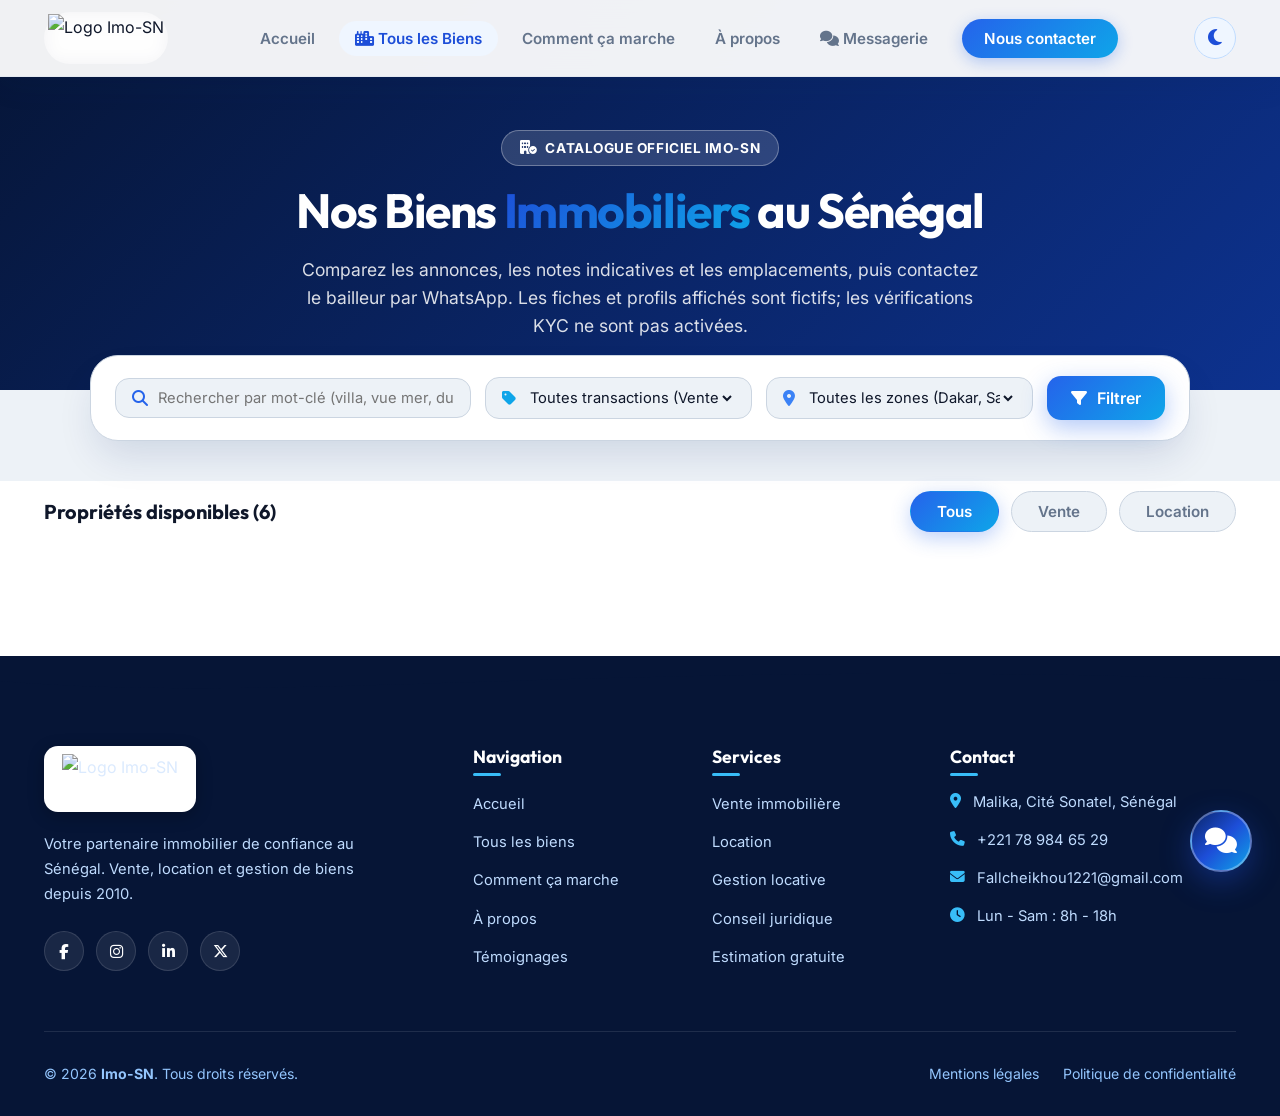
==== commit 075d44b5: "Add files via upload" ====
--- a/biens.html
+++ b/biens.html
@@ -6,7 +6,8 @@
     <meta name="viewport" content="width=device-width, initial-scale=1.0">
     <meta name="description"
         content="Découvrez tous les biens immobiliers disponibles au Sénégal sur Imo-SN : villas de luxe, appartements meublés, terrains viabilisés et locaux commerciaux à Dakar, Saly et partout au Sénégal.">
-    <meta name="keywords" content="immobilier Sénégal, biens Dakar, villas Almadies, location Plateau, vente terrain Diamniadio, Imo-SN">
+    <meta name="keywords"
+        content="immobilier Sénégal, biens Dakar, villas Almadies, location Plateau, vente terrain Diamniadio, Imo-SN">
     <title>Catalogue des Biens Immobiliers au Sénégal | Imo-SN</title>
     <link rel="preconnect" href="https://fonts.googleapis.com">
     <link rel="preconnect" href="https://fonts.gstatic.com" crossorigin>
@@ -38,11 +39,13 @@
                 <div class="user-profile-badge" id="userProfileBadge" style="display: none;">
                     <div class="user-avatar" id="userAvatar">U</div>
                     <span class="user-name" id="userName">Utilisateur</span>
-                    <button type="button" class="logout-btn" id="logoutBtn" title="Se déconnecter" aria-label="Se déconnecter">
+                    <button type="button" class="logout-btn" id="logoutBtn" title="Se déconnecter"
+                        aria-label="Se déconnecter">
                         <i class="fas fa-power-off"></i>
                     </button>
                 </div>
-                <button class="theme-toggle" id="themeToggle" type="button" aria-label="Activer le mode sombre" title="Changer de thème">
+                <button class="theme-toggle" id="themeToggle" type="button" aria-label="Activer le mode sombre"
+                    title="Changer de thème">
                     <i class="fas fa-moon"></i>
                 </button>
                 <button class="nav-toggle" id="navToggle" aria-label="Menu" aria-expanded="false">
@@ -56,12 +59,14 @@
     <!-- ===================== HEADER BANNER ===================== -->
     <header class="biens-header-banner">
         <div class="container">
-            <span class="section-tag" style="background: rgba(255,255,255,0.15); color: #ffffff; border-color: rgba(255,255,255,0.3);">
+            <span class="section-tag"
+                style="background: rgba(255,255,255,0.15); color: #ffffff; border-color: rgba(255,255,255,0.3);">
                 <i class="fas fa-building-circle-check"></i> Catalogue Officiel Imo-SN
             </span>
             <h1 class="section-title">Nos Biens <span class="text-gradient">Immobiliers</span> au Sénégal</h1>
             <p class="section-subtitle" style="color: rgba(255,255,255,0.85); max-width: 680px; margin: 0 auto;">
-                Comparez les annonces, les notes indicatives et les emplacements, puis contactez le bailleur par WhatsApp. Les fiches et profils affichés sont fictifs; les vérifications KYC ne sont pas activées.
+                Comparez les annonces, les notes indicatives et les emplacements, puis contactez le bailleur par
+                WhatsApp. Les fiches et profils affichés sont fictifs; les vérifications KYC ne sont pas activées.
             </p>
         </div>
     </header>
@@ -71,7 +76,8 @@
         <div class="biens-filter-toolbar">
             <div class="toolbar-field">
                 <i class="fas fa-magnifying-glass" style="color: var(--primary-600);"></i>
-                <input type="text" id="biensSearchInput" placeholder="Rechercher par mot-clé (villa, vue mer, duplex...)" aria-label="Recherche">
+                <input type="text" id="biensSearchInput"
+                    placeholder="Rechercher par mot-clé (villa, vue mer, duplex...)" aria-label="Recherche">
             </div>
             <div class="toolbar-field">
                 <i class="fas fa-tag" style="color: var(--cyan-500);"></i>
@@ -102,7 +108,8 @@
     <!-- ===================== LISTE DES BIENS ===================== -->
     <main class="section section--properties" style="padding-top: 10px;">
         <div class="container">
-            <div style="display: flex; justify-content: space-between; align-items: center; margin-bottom: 24px; flex-wrap: wrap; gap: 12px;">
+            <div
+                style="display: flex; justify-content: space-between; align-items: center; margin-bottom: 24px; flex-wrap: wrap; gap: 12px;">
                 <h3 style="font-size: 1.25rem; font-weight: 700; color: var(--text-main);">
                     Propriétés disponibles (<span id="resultsCount">6</span>)
                 </h3>
@@ -133,7 +140,8 @@
                         <img src="assets/logo-immo.png" alt="Logo Imo-SN" class="footer-logo">
                     </a>
                     <p class="footer-desc">
-                        Votre partenaire immobilier de confiance au Sénégal. Vente, location et gestion de biens depuis 2010.
+                        Votre partenaire immobilier de confiance au Sénégal. Vente, location et gestion de biens depuis
+                        2010.
                     </p>
                     <div class="footer-socials">
                         <a href="#" class="social-link" aria-label="Facebook"><i class="fab fa-facebook-f"></i></a>
@@ -167,7 +175,8 @@
                     <ul class="footer-contact">
                         <li><i class="fas fa-location-dot"></i> <span>Malika, Cité Sonatel, Sénégal</span></li>
                         <li><i class="fas fa-phone"></i> <a href="tel:+221789846529">+221 78 984 65 29</a></li>
-                        <li><i class="fas fa-envelope"></i> <a href="mailto:Fallcheikhou1221@gmail.com">Fallcheikhou1221@gmail.com</a></li>
+                        <li><i class="fas fa-envelope"></i> <a
+                                href="mailto:Fallcheikhou1221@gmail.com">Fallcheikhou1221@gmail.com</a></li>
                         <li><i class="fas fa-clock"></i> <span>Lun - Sam : 8h - 18h</span></li>
                     </ul>
                 </div>
@@ -183,7 +192,8 @@
     </footer>
 
     <!-- ===================== BOUTON MESSAGERIE FLOTTANT ===================== -->
-    <button type="button" class="chat-launcher-btn" id="chatLauncherBtn" aria-label="Ouvrir la messagerie Imo-SN" title="Discuter en direct">
+    <button type="button" class="chat-launcher-btn" id="chatLauncherBtn" aria-label="Ouvrir la messagerie Imo-SN"
+        title="Discuter en direct">
         <i class="fas fa-comments"></i>
         <span class="chat-badge-count" id="chatUnreadCount" style="display: none;">1</span>
     </button>
@@ -202,10 +212,12 @@
                 </div>
             </div>
             <div class="chat-header-actions">
-                <button type="button" class="chat-action-btn" id="startCallFromChatBtn" title="Lancer un appel audio" aria-label="Lancer un appel audio">
+                <button type="button" class="chat-action-btn" id="startCallFromChatBtn" title="Lancer un appel audio"
+                    aria-label="Lancer un appel audio">
                     <i class="fas fa-phone"></i>
                 </button>
-                <button type="button" class="chat-action-btn" id="closeChatBtn" title="Fermer la discussion" aria-label="Fermer la discussion">
+                <button type="button" class="chat-action-btn" id="closeChatBtn" title="Fermer la discussion"
+                    aria-label="Fermer la discussion">
                     <i class="fas fa-xmark"></i>
                 </button>
             </div>
@@ -217,23 +229,29 @@
                 <span id="chatPropertyTitleContext">Villa Moderne</span>
             </div>
             <div class="chat-bubble received">
-                Bonjour ! Vous consultez nos biens sur Imo-SN. Je suis à votre écoute pour toute information ou pour planifier une visite.
+                Bonjour ! Vous consultez nos biens sur Imo-SN. Je suis à votre écoute pour toute information ou pour
+                planifier une visite.
                 <span class="chat-bubble-time">À l'instant</span>
             </div>
         </div>
 
         <div class="chat-footer">
             <div class="recording-status-bar" id="recordingStatusBar">
-                <span><i class="fas fa-circle" style="animation: pulseRecording 1s infinite;"></i> Enregistrement vocal : <strong id="voiceRecordTimer">0:00</strong></span>
-                <button type="button" id="cancelVoiceRecordBtn" style="background: none; border: none; color: #ef4444; font-weight: 700; cursor: pointer;">Annuler</button>
+                <span><i class="fas fa-circle" style="animation: pulseRecording 1s infinite;"></i> Enregistrement vocal
+                    : <strong id="voiceRecordTimer">0:00</strong></span>
+                <button type="button" id="cancelVoiceRecordBtn"
+                    style="background: none; border: none; color: #ef4444; font-weight: 700; cursor: pointer;">Annuler</button>
             </div>
 
             <div class="chat-input-row">
-                <input type="text" class="chat-text-input" id="chatTextInput" placeholder="Écrivez votre message..." autocomplete="off">
-                <button type="button" class="chat-tool-btn chat-voice-btn" id="voiceRecordBtn" title="Enregistrer un message vocal" aria-label="Enregistrer un vocal">
+                <input type="text" class="chat-text-input" id="chatTextInput" placeholder="Écrivez votre message..."
+                    autocomplete="off">
+                <button type="button" class="chat-tool-btn chat-voice-btn" id="voiceRecordBtn"
+                    title="Enregistrer un message vocal" aria-label="Enregistrer un vocal">
                     <i class="fas fa-microphone"></i>
                 </button>
-                <button type="button" class="chat-tool-btn chat-send-btn" id="sendMessageBtn" title="Envoyer" aria-label="Envoyer">
+                <button type="button" class="chat-tool-btn chat-send-btn" id="sendMessageBtn" title="Envoyer"
+                    aria-label="Envoyer">
                     <i class="fas fa-paper-plane"></i>
                 </button>
             </div>
@@ -252,10 +270,12 @@
             <p class="call-property-subtitle" id="callPropertySub">Imo-SN Prestige</p>
             <div class="call-status" id="callStatusText">Appel en cours...</div>
             <div class="call-controls">
-                <button type="button" class="call-btn call-btn-mute" id="callMuteBtn" title="Couper le micro" aria-label="Couper le micro">
+                <button type="button" class="call-btn call-btn-mute" id="callMuteBtn" title="Couper le micro"
+                    aria-label="Couper le micro">
                     <i class="fas fa-microphone"></i>
                 </button>
-                <button type="button" class="call-btn call-btn-end" id="callEndBtn" title="Raccrocher" aria-label="Raccrocher">
+                <button type="button" class="call-btn call-btn-end" id="callEndBtn" title="Raccrocher"
+                    aria-label="Raccrocher">
                     <i class="fas fa-phone-slash"></i>
                 </button>
             </div>
@@ -263,7 +283,8 @@
     </div>
 
     <!-- ===================== MODAL DÉTAILS PROPRIÉTÉ ===================== -->
-    <div class="property-modal" id="propertyModal" aria-hidden="true" role="dialog" aria-labelledby="modalPropertyTitle">
+    <div class="property-modal" id="propertyModal" aria-hidden="true" role="dialog"
+        aria-labelledby="modalPropertyTitle">
         <div class="modal-backdrop" id="modalBackdrop"></div>
         <div class="modal-content">
             <button class="modal-close" id="modalClose" aria-label="Fermer la fenêtre">
@@ -296,7 +317,8 @@
                 <!-- Informations du Bailleur -->
                 <div class="property-landlord-box" id="modalLandlordBox">
                     <div class="landlord-row">
-                        <span class="landlord-name" id="modalLandlordName"><i class="fas fa-circle-user"></i> Bailleur</span>
+                        <span class="landlord-name" id="modalLandlordName"><i class="fas fa-circle-user"></i>
+                            Bailleur</span>
                         <span class="landlord-company" id="modalLandlordCompany">Entreprise</span>
                     </div>
                     <div class="landlord-detail-row">
@@ -309,7 +331,8 @@
                     <button type="button" id="modalChatBtn" class="btn btn-primary">
                         <i class="fas fa-comment-dots"></i> Discuter avec le bailleur
                     </button>
-                    <a href="tel:+221789846529" id="modalCallAgentBtn" class="btn btn-outline-white" style="color: var(--primary-700); border-color: var(--primary-300);">
+                    <a href="tel:+221789846529" id="modalCallAgentBtn" class="btn btn-outline-white"
+                        style="color: var(--primary-700); border-color: var(--primary-300);">
                         <i class="fas fa-phone"></i> Appeler l'agent
                     </a>
                 </div>
@@ -328,4 +351,4 @@
     <script src="script.js"></script>
 </body>
 
-</html>
+</html>
--- a/style.css
+++ b/style.css
@@ -2120,6 +2120,10 @@
     text-decoration: underline;
 }
 
+.auth-back-link {
+    align-self: center;
+}
+
 .input-wrap {
     position: relative;
     display: flex;
